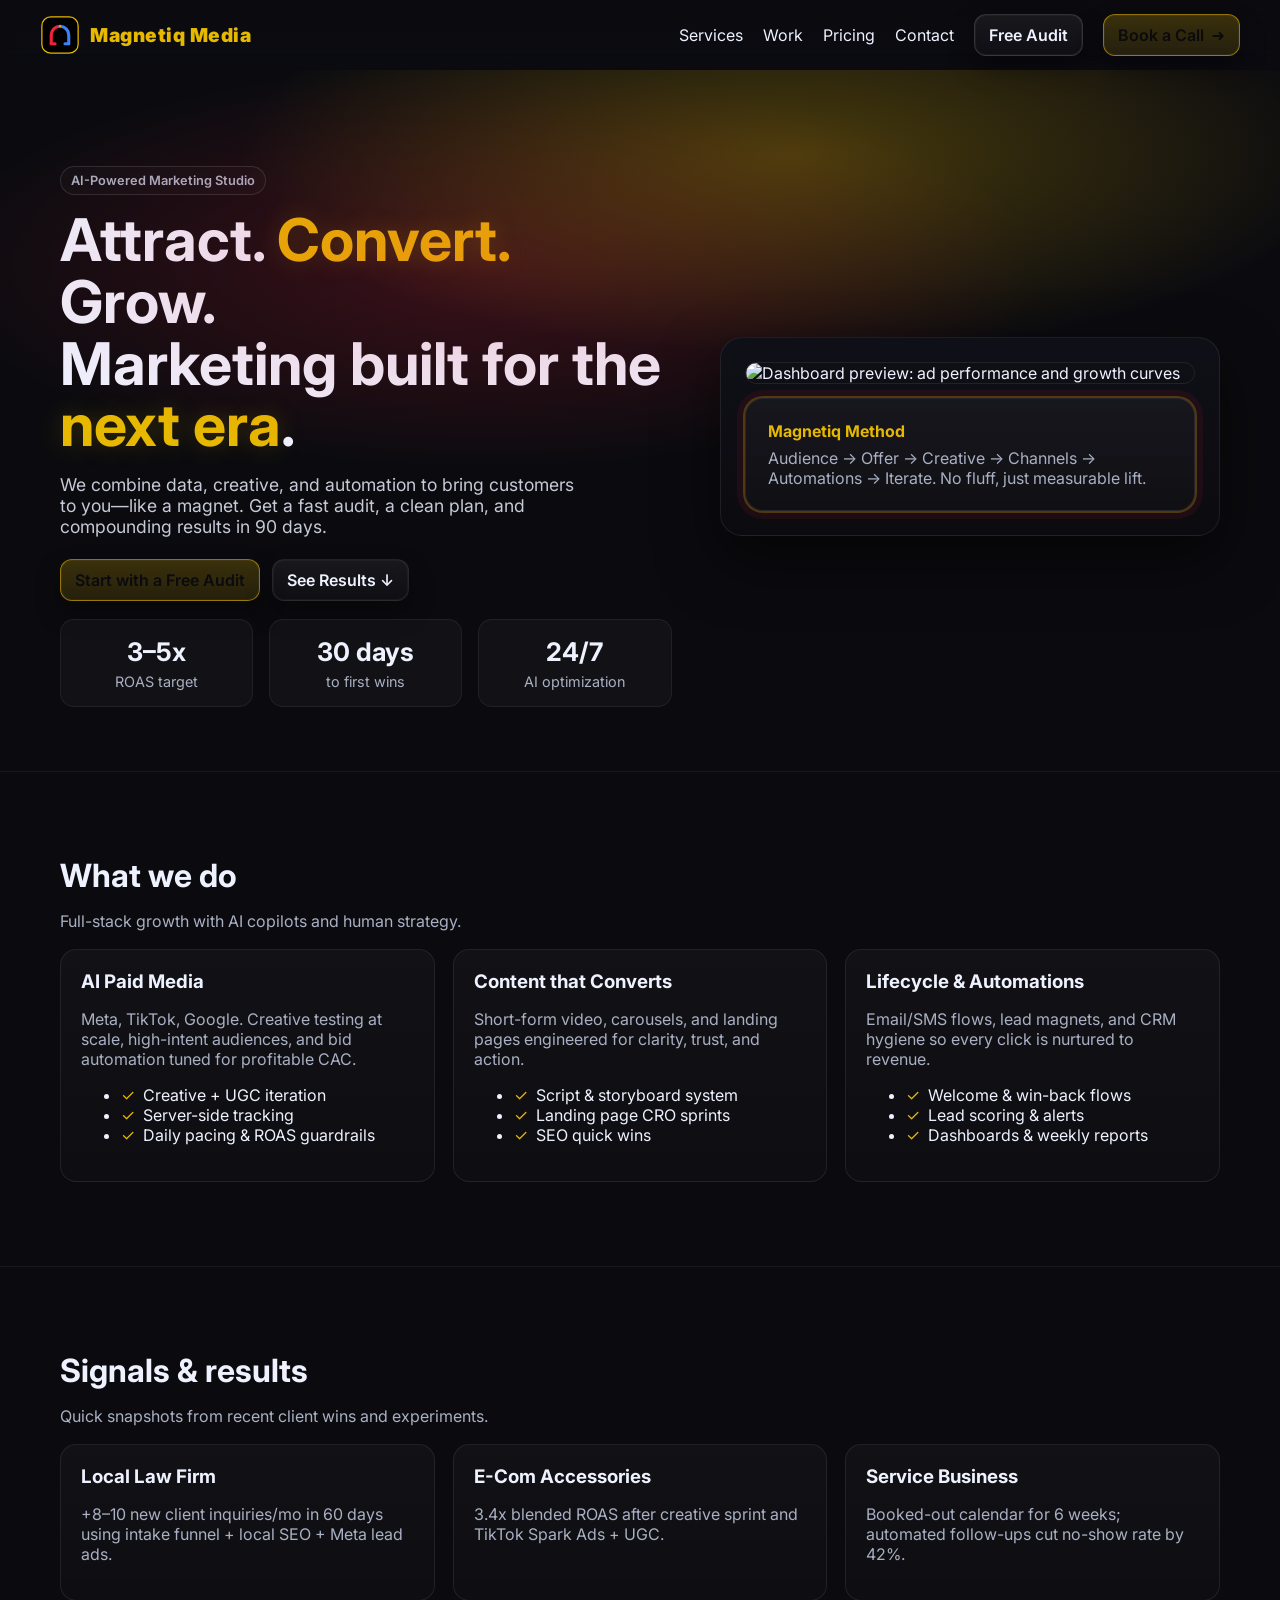
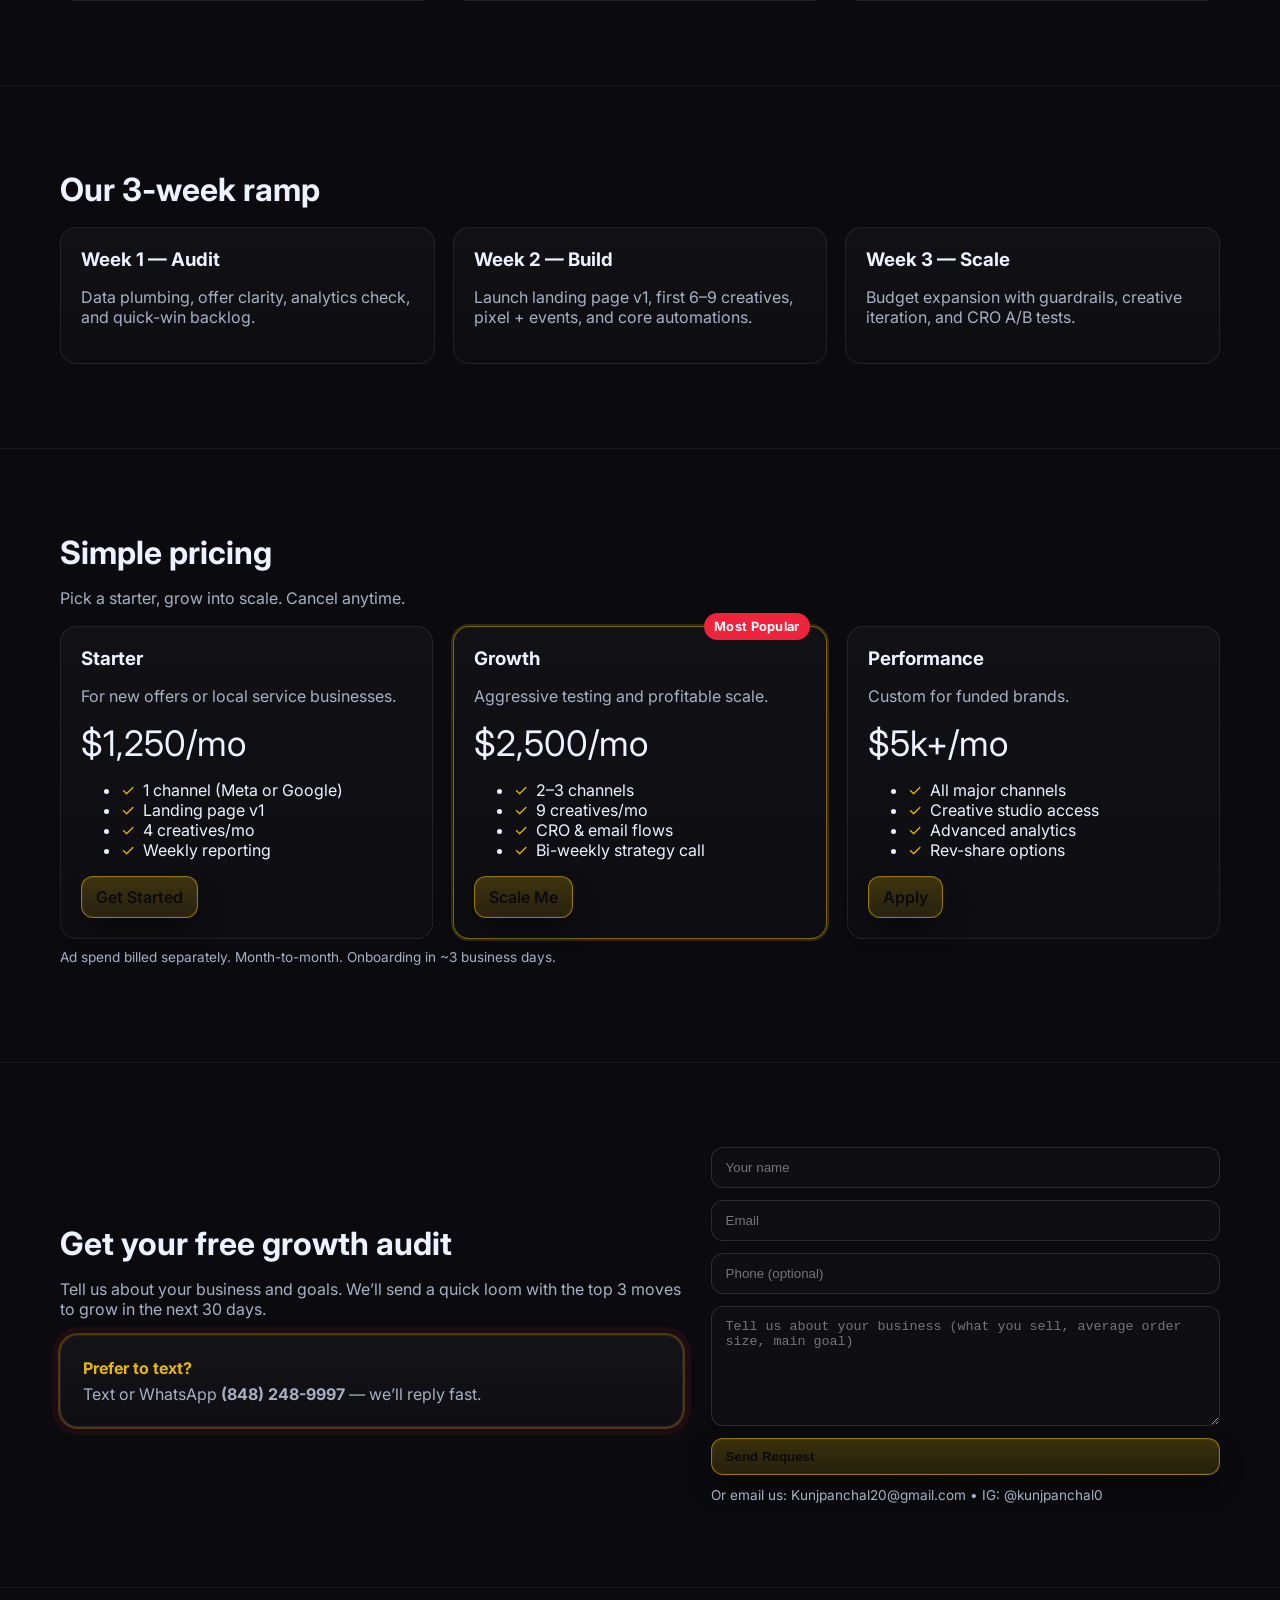
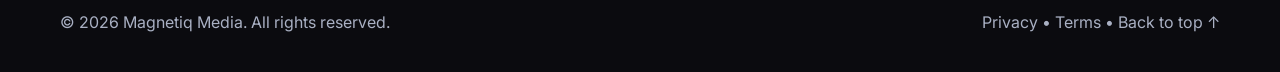
==== index.html @ 5cd5b13a "Rename magnetiq_media_one_page_site_v_1 (1).html to index.html" ====
<!DOCTYPE html>
<html lang="en">
<head>
  <meta charset="utf-8" />
  <meta name="viewport" content="width=device-width, initial-scale=1" />
  <title>Magnetiq Media — Attract. Convert. Grow.</title>
  <meta name="description" content="Magnetiq Media is an AI-powered marketing studio that helps brands attract, convert, and grow using data, content, and automation." />
  <meta name="theme-color" content="#0b0b0f" />

  <!-- Fonts -->
  <link rel="preconnect" href="https://fonts.googleapis.com">
  <link rel="preconnect" href="https://fonts.gstatic.com" crossorigin>
  <link href="https://fonts.googleapis.com/css2?family=Inter:wght@300;400;500;600;700;800;900&display=swap" rel="stylesheet">

  <style>
    :root{
      --bg:#0b0b0f; /* near-black page background */
      --card:#12121a;
      --muted:#a9b0c3;
      --text:#eef2ff;
      --gold:#e6b800; /* brand gold */
      --red:#ef233c;  /* magnet red */
      --blue:#3b82f6; /* magnet blue */
      --ring: 0 0 0 2px rgba(230,184,0,.25), 0 0 0 8px rgba(239,35,60,.08);
    }
    *{box-sizing:border-box}
    html,body{margin:0;height:100%;background:var(--bg);color:var(--text);font-family:Inter,system-ui,-apple-system,Segoe UI,Roboto,Helvetica,Arial,sans-serif;scroll-behavior:smooth}
    a{color:inherit;text-decoration:none}
    .container{max-width:1200px;margin:0 auto;padding:0 20px}
    /* --- Nav --- */
    .nav{position:sticky;top:0;z-index:50;background:linear-gradient(180deg, rgba(11,11,15,.85), rgba(11,11,15,.6) 40%, rgba(11,11,15,0));backdrop-filter:saturate(180%) blur(10px)}
    .nav-wrap{display:flex;align-items:center;justify-content:space-between;padding:14px 0}
    .logo{display:flex;align-items:center;gap:10px}
    .logo svg{display:block}
    .brand{font-weight:900;letter-spacing:.5px;font-size:1.2rem;color:var(--gold)} /* gold letters */
    .nav-links{display:flex;gap:20px;align-items:center}
    .btn{display:inline-flex;align-items:center;gap:8px;padding:10px 14px;border-radius:12px;font-weight:600;border:1px solid rgba(255,255,255,.08);background:linear-gradient(180deg, rgba(255,255,255,.06), rgba(255,255,255,.02));box-shadow:0 12px 24px rgba(0,0,0,.35), inset 0 0 0 1px rgba(255,255,255,.04)}
    .btn:hover{transform:translateY(-1px);box-shadow:0 14px 28px rgba(0,0,0,.4)}
    .btn.gold{border-color:rgba(230,184,0,.55);background:linear-gradient(180deg, rgba(230,184,0,.22), rgba(230,184,0,.12));color:#0b0b0f}
    .btn.gold span{color:#0b0b0f}
    .btn-outline{border-color:rgba(255,255,255,.14)}
    /* --- Hero --- */
    .hero{position:relative;padding:96px 0 64px;overflow:hidden}
    .glow{position:absolute;inset:-20% -10% auto;height:560px;background:radial-gradient(60% 60% at 60% 40%, rgba(230,184,0,.28), transparent 60%), radial-gradient(60% 60% at 40% 60%, rgba(239,35,60,.22), transparent 60%)}
    .hero-grid{display:grid;grid-template-columns:1.1fr .9fr;gap:48px;align-items:center}
    .eyebrow{display:inline-flex;align-items:center;gap:8px;padding:6px 10px;border:1px solid rgba(255,255,255,.12);border-radius:999px;font-weight:600;font-size:.8rem;color:var(--muted);background:rgba(255,255,255,.02)}
    h1{font-size:clamp(2rem, 4.6vw, 4rem);line-height:1.05;margin:14px 0}
    h1 strong{color:var(--gold);text-shadow:0 0 24px rgba(230,184,0,.22)}
    .lead{color:#c6c9d6;font-size:1.1rem;max-width:48ch}
    .hero-cta{display:flex;gap:12px;margin-top:22px;flex-wrap:wrap}
    .hero-card{background:linear-gradient(180deg, rgba(255,255,255,.04), rgba(255,255,255,.02));border:1px solid rgba(255,255,255,.08);padding:22px;border-radius:18px;box-shadow:var(--ring)}
    .kpi{display:grid;grid-template-columns:repeat(3,1fr);gap:16px;margin-top:18px}
    .kpi .item{background:rgba(255,255,255,.03);border:1px solid rgba(255,255,255,.06);padding:16px;border-radius:14px;text-align:center}
    .kpi .item h3{margin:0;font-size:1.6rem}
    .kpi .item p{margin:6px 0 0;color:var(--muted);font-size:.9rem}
    .device{position:relative;border-radius:22px;background:linear-gradient(180deg, #0f0f17, #0b0b0f);border:1px solid rgba(255,255,255,.08);box-shadow:0 25px 60px rgba(0,0,0,.55);padding:24px}
    .screen{border-radius:16px;overflow:hidden;border:1px solid rgba(255,255,255,.08)}
    .screen img{display:block;width:100%;height:auto}
    /* --- Sections --- */
    section{padding:84px 0;border-top:1px solid rgba(255,255,255,.06)}
    .section-title{font-size:2rem;margin:0 0 8px}
    .muted{color:var(--muted)}
    .grid-3{display:grid;grid-template-columns:repeat(3,1fr);gap:18px}
    .card{background:linear-gradient(180deg, rgba(255,255,255,.03), rgba(255,255,255,.015));border:1px solid rgba(255,255,255,.08);border-radius:16px;padding:20px}
    .card h3{margin:0 0 8px}
    .check{color:var(--gold);margin-right:8px}
    /* --- Pricing --- */
    .pricing{display:grid;grid-template-columns:repeat(3,1fr);gap:20px}
    .plan{position:relative}
    .plan .badge{position:absolute;top:-14px;right:16px;background:var(--red);color:#fff;padding:6px 10px;border-radius:999px;font-size:.8rem;font-weight:700;letter-spacing:.3px}
    .price{font-size:2.2rem;margin:10px 0}
    /* --- CTA --- */
    .cta{display:grid;grid-template-columns:1.1fr .9fr;gap:28px;align-items:center}
    form{display:grid;gap:12px}
    input, textarea{width:100%;padding:12px 14px;border-radius:12px;border:1px solid rgba(255,255,255,.12);background:rgba(255,255,255,.02);color:var(--text);outline:none}
    input:focus, textarea:focus{box-shadow:var(--ring);border-color:rgba(230,184,0,.4)}
    textarea{min-height:120px;resize:vertical}
    .tiny{font-size:.85rem;color:var(--muted)}
    /* --- Footer --- */
    footer{padding:24px 0 40px;border-top:1px solid rgba(255,255,255,.06);color:var(--muted)}

    /* Responsive */
    @media (max-width: 960px){
      .hero-grid, .cta{grid-template-columns:1fr}
    }
    @media (max-width: 840px){
      .grid-3, .pricing{grid-template-columns:1fr;gap:16px}
      .nav-links{display:none}
    }
  </style>
</head>
<body>
  <!-- NAV -->
  <header class="nav">
    <div class="container nav-wrap">
      <a href="#top" class="logo" aria-label="Magnetiq Media home">
        <!-- Black background, gold border, red & blue U-magnet icon -->
        <svg width="40" height="40" viewBox="0 0 64 64" xmlns="http://www.w3.org/2000/svg" aria-hidden="true" role="img">
          <title>Magnetiq Media logo</title>
          <!-- black tile with gold stroke -->
          <rect x="3" y="3" width="58" height="58" rx="14" fill="#000" stroke="var(--gold)" stroke-width="2"/>
          <!-- U-magnet split into red (left) and blue (right) -->
          <path d="M32 18 A14 14 0 0 0 18 32 V46" fill="none" stroke="var(--red)" stroke-width="5" stroke-linecap="round" stroke-linejoin="round"/>
          <path d="M32 18 A14 14 0 0 1 46 32 V46" fill="none" stroke="var(--blue)" stroke-width="5" stroke-linecap="round" stroke-linejoin="round"/>
          <!-- end caps -->
          <line x1="18" y1="46" x2="24" y2="46" stroke="var(--red)" stroke-width="5" stroke-linecap="round"/>
          <line x1="40" y1="46" x2="46" y2="46" stroke="var(--blue)" stroke-width="5" stroke-linecap="round"/>
          <!-- subtle gold spark at the top -->
          <circle cx="32" cy="18" r="1.6" fill="var(--gold)"/>
        </svg>
        <div class="brand">Magnetiq Media</div>
      </a>
      <nav class="nav-links">
        <a href="#services">Services</a>
        <a href="#work">Work</a>
        <a href="#pricing">Pricing</a>
        <a href="#contact">Contact</a>
        <a class="btn btn-outline" href="#contact">Free Audit</a>
        <a class="btn gold" href="#contact"><span>Book a Call</span> ➜</a>
      </nav>
    </div>
  </header>

  <!-- HERO -->
  <main id="top" class="hero">
    <div class="glow" aria-hidden="true"></div>
    <div class="container hero-grid">
      <div>
        <div class="eyebrow">AI-Powered Marketing Studio</div>
        <h1>Attract. <strong>Convert.</strong> Grow.<br/>Marketing built for the <strong>next era</strong>.</h1>
        <p class="lead">We combine data, creative, and automation to bring customers to you—like a magnet. Get a fast audit, a clean plan, and compounding results in 90 days.</p>
        <div class="hero-cta">
          <a class="btn gold" href="#contact">Start with a Free Audit</a>
          <a class="btn" href="#work">See Results ↓</a>
        </div>
        <div class="kpi">
          <div class="item"><h3>3–5x</h3><p>ROAS target</p></div>
          <div class="item"><h3>30 days</h3><p>to first wins</p></div>
          <div class="item"><h3>24/7</h3><p>AI optimization</p></div>
        </div>
      </div>
      <div>
        <div class="device">
          <div class="screen">
            <img alt="Dashboard preview: ad performance and growth curves" src="https://images.unsplash.com/photo-1551281044-8b39e76b3bd3?q=80&w=1600&auto=format&fit=crop"/>
          </div>
          <div class="hero-card" style="margin-top:14px">
            <strong style="color:var(--gold)">Magnetiq Method</strong>
            <p class="muted" style="margin:.4rem 0 0">Audience → Offer → Creative → Channels → Automations → Iterate. No fluff, just measurable lift.</p>
          </div>
        </div>
      </div>
    </div>
  </main>

  <!-- SERVICES -->
  <section id="services">
    <div class="container">
      <h2 class="section-title">What we do</h2>
      <p class="muted">Full-stack growth with AI copilots and human strategy.</p>
      <div class="grid-3" style="margin-top:18px">
        <div class="card">
          <h3>AI Paid Media</h3>
          <p class="muted">Meta, TikTok, Google. Creative testing at scale, high-intent audiences, and bid automation tuned for profitable CAC.</p>
          <ul>
            <li><span class="check">✓</span>Creative + UGC iteration</li>
            <li><span class="check">✓</span>Server-side tracking</li>
            <li><span class="check">✓</span>Daily pacing & ROAS guardrails</li>
          </ul>
        </div>
        <div class="card">
          <h3>Content that Converts</h3>
          <p class="muted">Short-form video, carousels, and landing pages engineered for clarity, trust, and action.</p>
          <ul>
            <li><span class="check">✓</span>Script & storyboard system</li>
            <li><span class="check">✓</span>Landing page CRO sprints</li>
            <li><span class="check">✓</span>SEO quick wins</li>
          </ul>
        </div>
        <div class="card">
          <h3>Lifecycle & Automations</h3>
          <p class="muted">Email/SMS flows, lead magnets, and CRM hygiene so every click is nurtured to revenue.</p>
          <ul>
            <li><span class="check">✓</span>Welcome & win-back flows</li>
            <li><span class="check">✓</span>Lead scoring & alerts</li>
            <li><span class="check">✓</span>Dashboards & weekly reports</li>
          </ul>
        </div>
      </div>
    </div>
  </section>

  <!-- WORK / SOCIAL PROOF -->
  <section id="work">
    <div class="container">
      <h2 class="section-title">Signals & results</h2>
      <p class="muted">Quick snapshots from recent client wins and experiments.</p>
      <div class="grid-3" style="margin-top:18px">
        <div class="card">
          <h3>Local Law Firm</h3>
          <p class="muted">+8–10 new client inquiries/mo in 60 days using intake funnel + local SEO + Meta lead ads.</p>
        </div>
        <div class="card">
          <h3>E-Com Accessories</h3>
          <p class="muted">3.4x blended ROAS after creative sprint and TikTok Spark Ads + UGC.</p>
        </div>
        <div class="card">
          <h3>Service Business</h3>
          <p class="muted">Booked-out calendar for 6 weeks; automated follow-ups cut no-show rate by 42%.</p>
        </div>
      </div>
    </div>
  </section>

  <!-- PROCESS -->
  <section id="process">
    <div class="container">
      <h2 class="section-title">Our 3-week ramp</h2>
      <div class="grid-3" style="margin-top:18px">
        <div class="card">
          <h3>Week 1 — Audit</h3>
          <p class="muted">Data plumbing, offer clarity, analytics check, and quick-win backlog.</p>
        </div>
        <div class="card">
          <h3>Week 2 — Build</h3>
          <p class="muted">Launch landing page v1, first 6–9 creatives, pixel + events, and core automations.</p>
        </div>
        <div class="card">
          <h3>Week 3 — Scale</h3>
          <p class="muted">Budget expansion with guardrails, creative iteration, and CRO A/B tests.</p>
        </div>
      </div>
    </div>
  </section>

  <!-- PRICING -->
  <section id="pricing">
    <div class="container">
      <h2 class="section-title">Simple pricing</h2>
      <p class="muted">Pick a starter, grow into scale. Cancel anytime.</p>
      <div class="pricing" style="margin-top:18px">
        <div class="card plan">
          <h3>Starter</h3>
          <p class="muted">For new offers or local service businesses.</p>
          <div class="price">$1,250/mo</div>
          <ul>
            <li><span class="check">✓</span>1 channel (Meta or Google)</li>
            <li><span class="check">✓</span>Landing page v1</li>
            <li><span class="check">✓</span>4 creatives/mo</li>
            <li><span class="check">✓</span>Weekly reporting</li>
          </ul>
          <a class="btn gold" href="#contact">Get Started</a>
        </div>
        <div class="card plan" style="border-color:rgba(230,184,0,.5);box-shadow:0 0 0 2px rgba(230,184,0,.18)">
          <div class="badge">Most Popular</div>
          <h3>Growth</h3>
          <p class="muted">Aggressive testing and profitable scale.</p>
          <div class="price">$2,500/mo</div>
          <ul>
            <li><span class="check">✓</span>2–3 channels</li>
            <li><span class="check">✓</span>9 creatives/mo</li>
            <li><span class="check">✓</span>CRO & email flows</li>
            <li><span class="check">✓</span>Bi-weekly strategy call</li>
          </ul>
          <a class="btn gold" href="#contact">Scale Me</a>
        </div>
        <div class="card plan">
          <h3>Performance</h3>
          <p class="muted">Custom for funded brands.</p>
          <div class="price">$5k+/mo</div>
          <ul>
            <li><span class="check">✓</span>All major channels</li>
            <li><span class="check">✓</span>Creative studio access</li>
            <li><span class="check">✓</span>Advanced analytics</li>
            <li><span class="check">✓</span>Rev-share options</li>
          </ul>
          <a class="btn gold" href="#contact">Apply</a>
        </div>
      </div>
      <p class="tiny" style="margin-top:10px">Ad spend billed separately. Month-to-month. Onboarding in ~3 business days.</p>
    </div>
  </section>

  <!-- CTA / CONTACT -->
  <section id="contact">
    <div class="container cta">
      <div>
        <h2 class="section-title">Get your free growth audit</h2>
        <p class="muted">Tell us about your business and goals. We’ll send a quick loom with the top 3 moves to grow in the next 30 days.</p>
        <div class="hero-card" style="margin-top:14px">
          <strong style="color:var(--gold)">Prefer to text?</strong>
          <p class="muted" style="margin:.4rem 0 0">Text or WhatsApp <strong>(848) 248-9997</strong> — we’ll reply fast.</p>
        </div>
      </div>
      <div>
        <form id="contactForm">
          <input type="text" name="name" placeholder="Your name" required>
          <input type="email" name="email" placeholder="Email" required>
          <input type="tel" name="phone" placeholder="Phone (optional)">
          <textarea name="about" placeholder="Tell us about your business (what you sell, average order size, main goal)" required></textarea>
          <button class="btn gold" type="submit">Send Request</button>
          <div class="tiny">Or email us: <a href="mailto:Kunjpanchal20@gmail.com">Kunjpanchal20@gmail.com</a> • IG: <a href="https://instagram.com/kunjpanchal0" target="_blank" rel="noopener">@kunjpanchal0</a></div>
        </form>
      </div>
    </div>
  </section>

  <footer>
    <div class="container" style="display:flex;justify-content:space-between;gap:16px;flex-wrap:wrap">
      <div>© <span id="year"></span> Magnetiq Media. All rights reserved.</div>
      <div>Privacy • Terms • <a href="#top">Back to top ↑</a></div>
    </div>
  </footer>

  <script>
    // Dynamic year
    document.getElementById('year').textContent = new Date().getFullYear();

    // Contact form → prefill email draft
    const form = document.getElementById('contactForm');
    if(form){
      form.addEventListener('submit', function(e){
        e.preventDefault();
        const data = Object.fromEntries(new FormData(e.target).entries());
        const subject = encodeURIComponent('Free Growth Audit — Magnetiq Media');
        const body = encodeURIComponent(`Name: ${data.name}
Email: ${data.email}
Phone: ${data.phone || '-'}

About: ${data.about}

Source: magnetiqmedia.site`);
        window.location.href = `mailto:Kunjpanchal20@gmail.com?subject=${subject}&body=${body}`;
      });
    }
  </script>
</body>
</html>
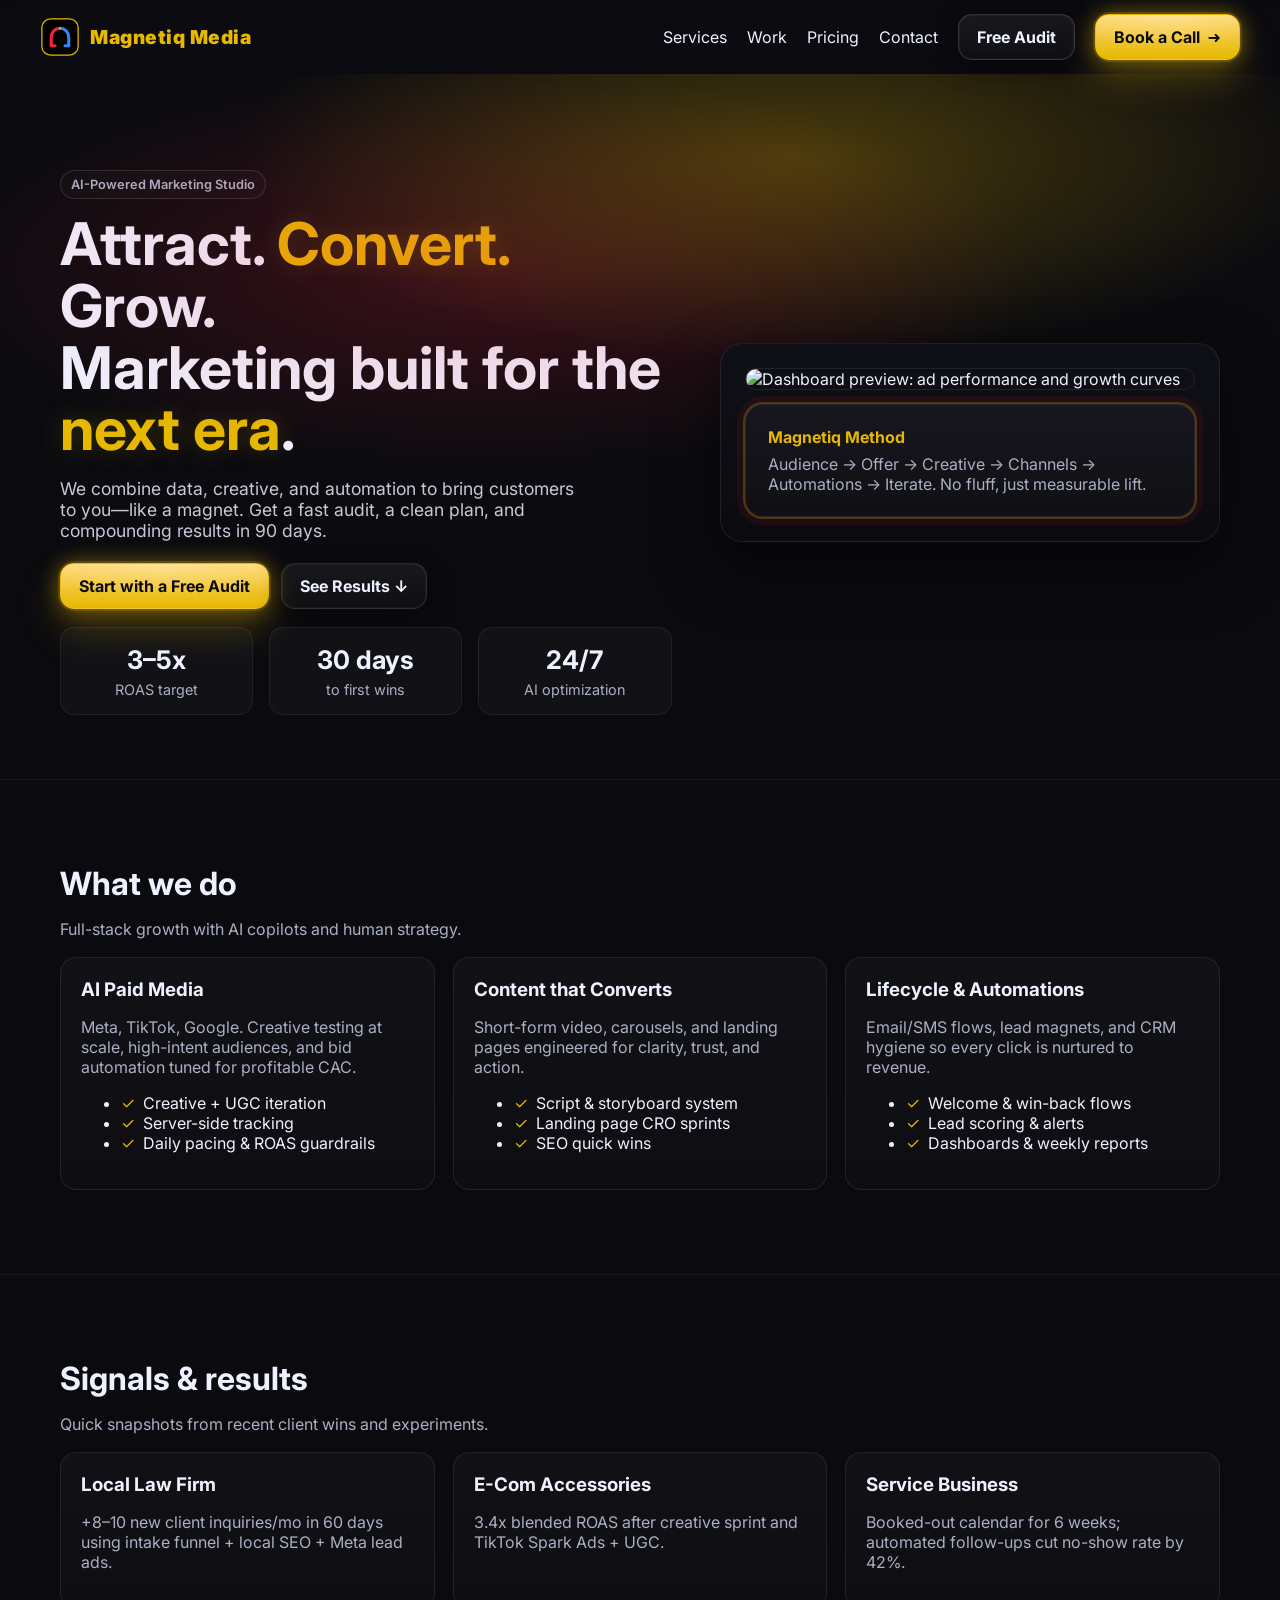
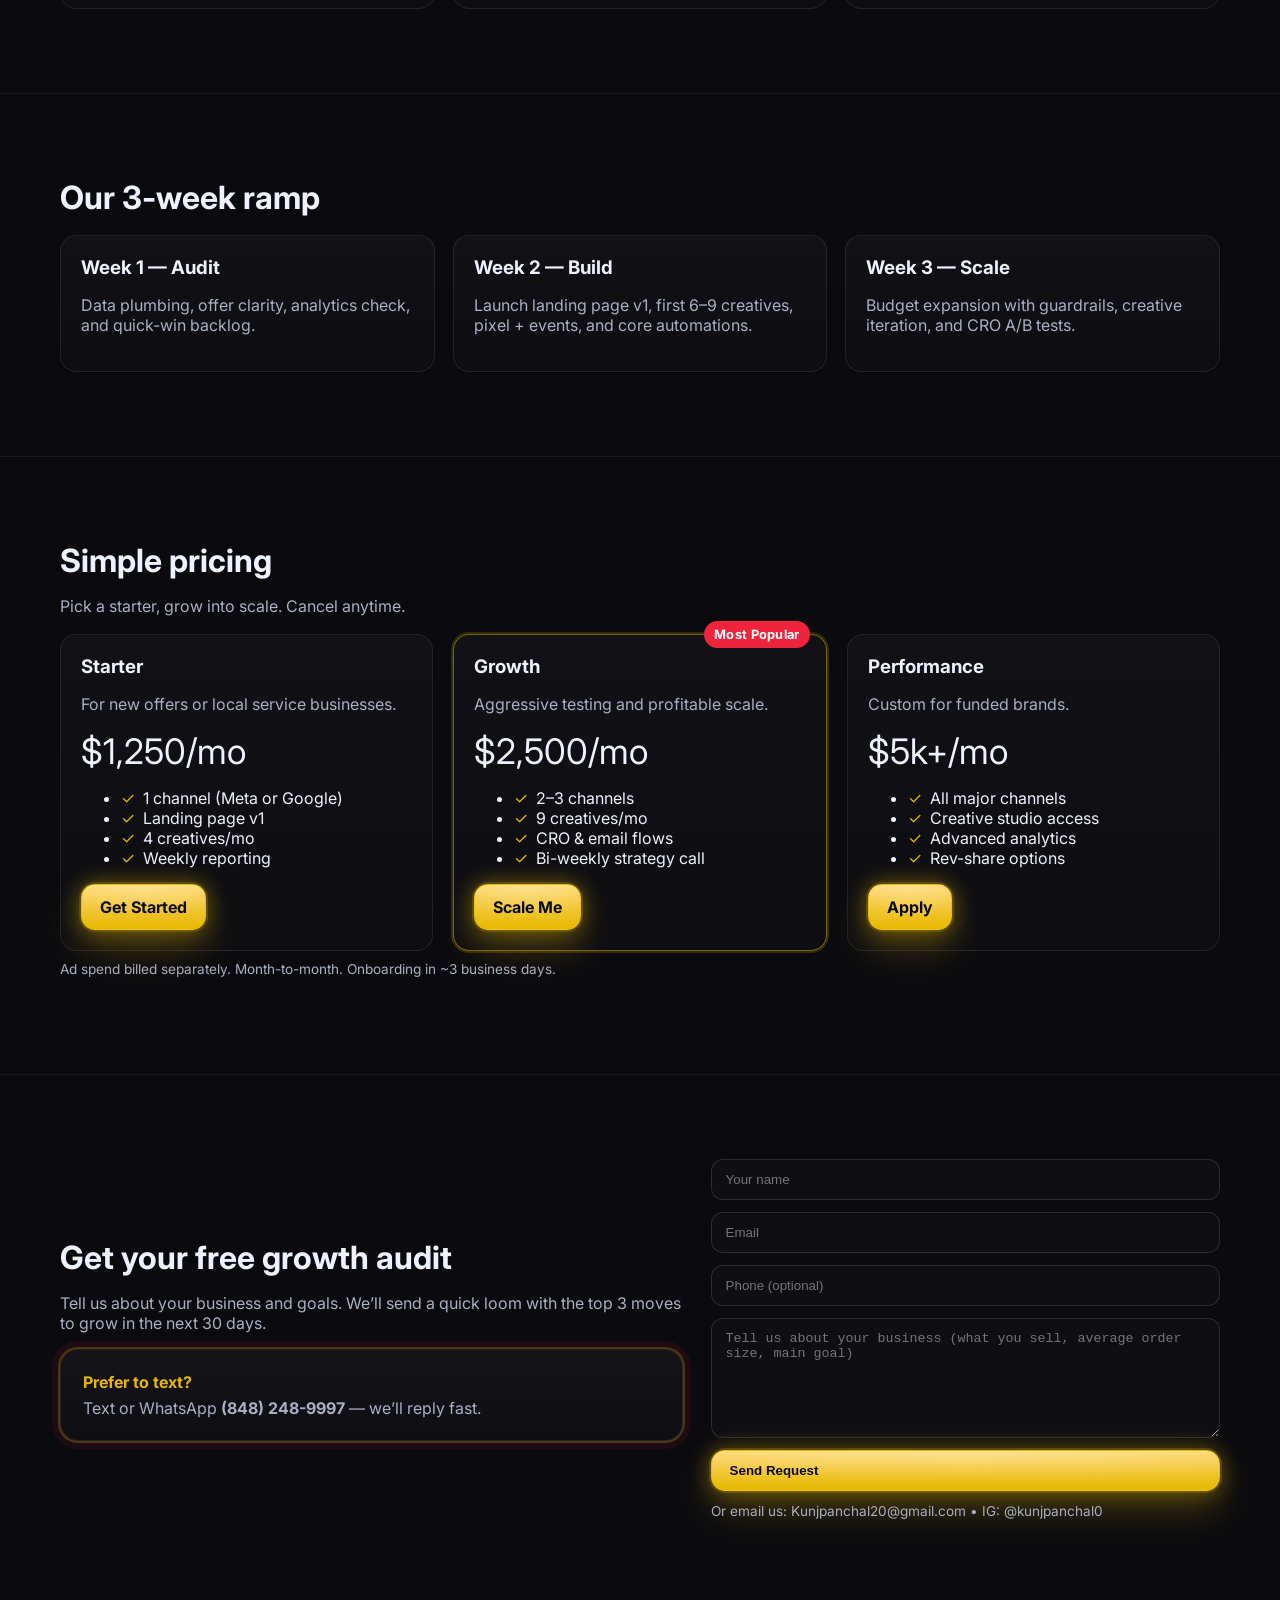
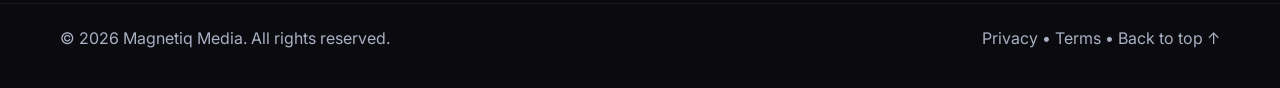
==== commit a428778b: "Update index.html" ====
--- a/index.html
+++ b/index.html
@@ -34,12 +34,36 @@
     .logo svg{display:block}
     .brand{font-weight:900;letter-spacing:.5px;font-size:1.2rem;color:var(--gold)} /* gold letters */
     .nav-links{display:flex;gap:20px;align-items:center}
-    .btn{display:inline-flex;align-items:center;gap:8px;padding:10px 14px;border-radius:12px;font-weight:600;border:1px solid rgba(255,255,255,.08);background:linear-gradient(180deg, rgba(255,255,255,.06), rgba(255,255,255,.02));box-shadow:0 12px 24px rgba(0,0,0,.35), inset 0 0 0 1px rgba(255,255,255,.04)}
-    .btn:hover{transform:translateY(-1px);box-shadow:0 14px 28px rgba(0,0,0,.4)}
-    .btn.gold{border-color:rgba(230,184,0,.55);background:linear-gradient(180deg, rgba(230,184,0,.22), rgba(230,184,0,.12));color:#0b0b0f}
-    .btn.gold span{color:#0b0b0f}
-    .btn-outline{border-color:rgba(255,255,255,.14)}
-    /* --- Hero --- */
+    .btn{
+  display:inline-flex;align-items:center;gap:8px;
+  padding:12px 18px;border-radius:14px;font-weight:700;
+  border:1px solid rgba(255,255,255,.10);
+  background:linear-gradient(180deg, rgba(255,255,255,.06), rgba(255,255,255,.02));
+  box-shadow:0 10px 24px rgba(0,0,0,.35), inset 0 0 0 1px rgba(255,255,255,.04);
+  transition:transform .18s ease, box-shadow .18s ease, filter .2s ease;
+}
+.btn.gold{
+  color:#0b0b0f;
+  border-color:rgba(230,184,0,.65);
+  background:
+    radial-gradient(120% 120% at 50% 0%, rgba(255,255,255,.24), transparent 60%),
+    linear-gradient(180deg, #ffd873, #e6b800);
+  box-shadow:
+    0 0 0 2px rgba(230,184,0,.18),
+    0 18px 38px rgba(230,184,0,.25),
+    0 0 22px rgba(230,184,0,.45);
+}
+.btn.gold:hover{
+  transform:translateY(-2px) scale(1.02);
+  filter:saturate(1.05);
+  box-shadow:
+    0 0 0 2px rgba(230,184,0,.24),
+    0 26px 60px rgba(230,184,0,.35),
+    0 0 36px rgba(230,184,0,.65);
+}
+.btn-outline{
+  border-color:rgba(255,255,255,.14)
+}
     .hero{position:relative;padding:96px 0 64px;overflow:hidden}
     .glow{position:absolute;inset:-20% -10% auto;height:560px;background:radial-gradient(60% 60% at 60% 40%, rgba(230,184,0,.28), transparent 60%), radial-gradient(60% 60% at 40% 60%, rgba(239,35,60,.22), transparent 60%)}
     .hero-grid{display:grid;grid-template-columns:1.1fr .9fr;gap:48px;align-items:center}
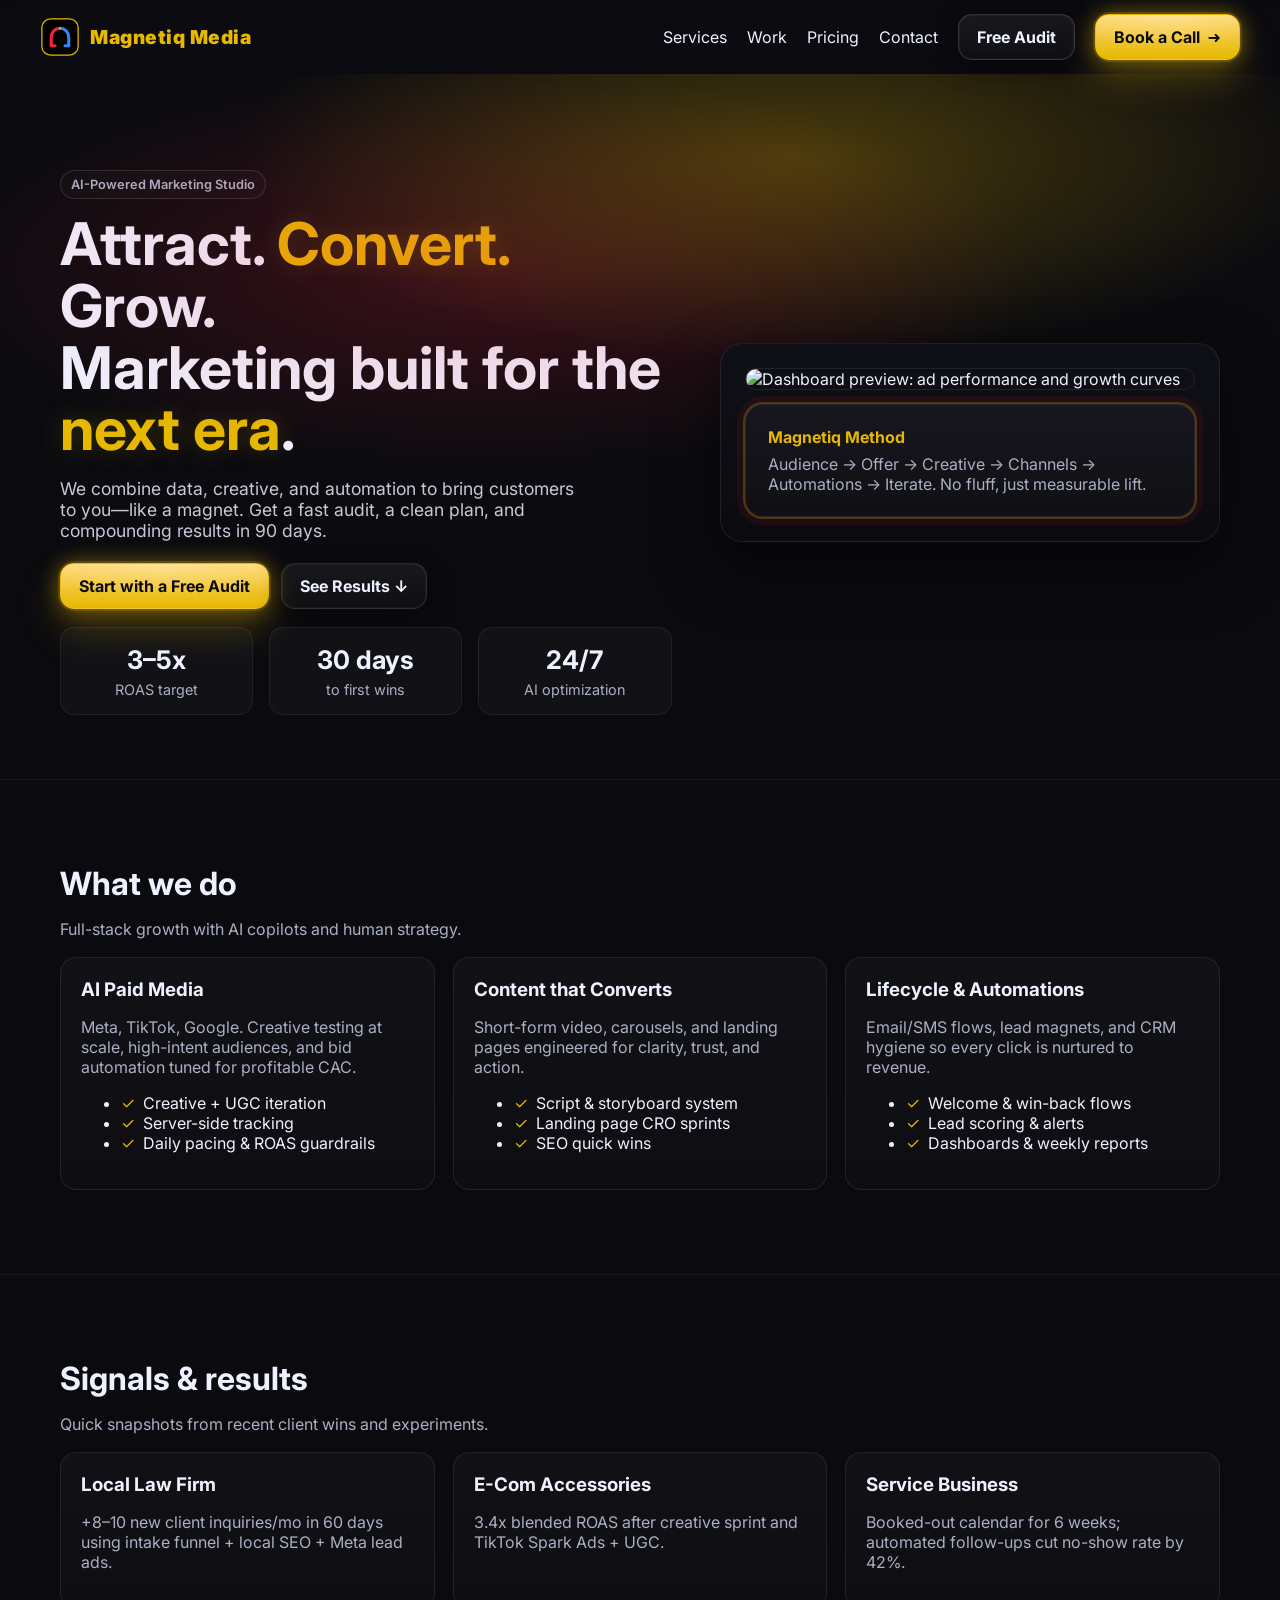
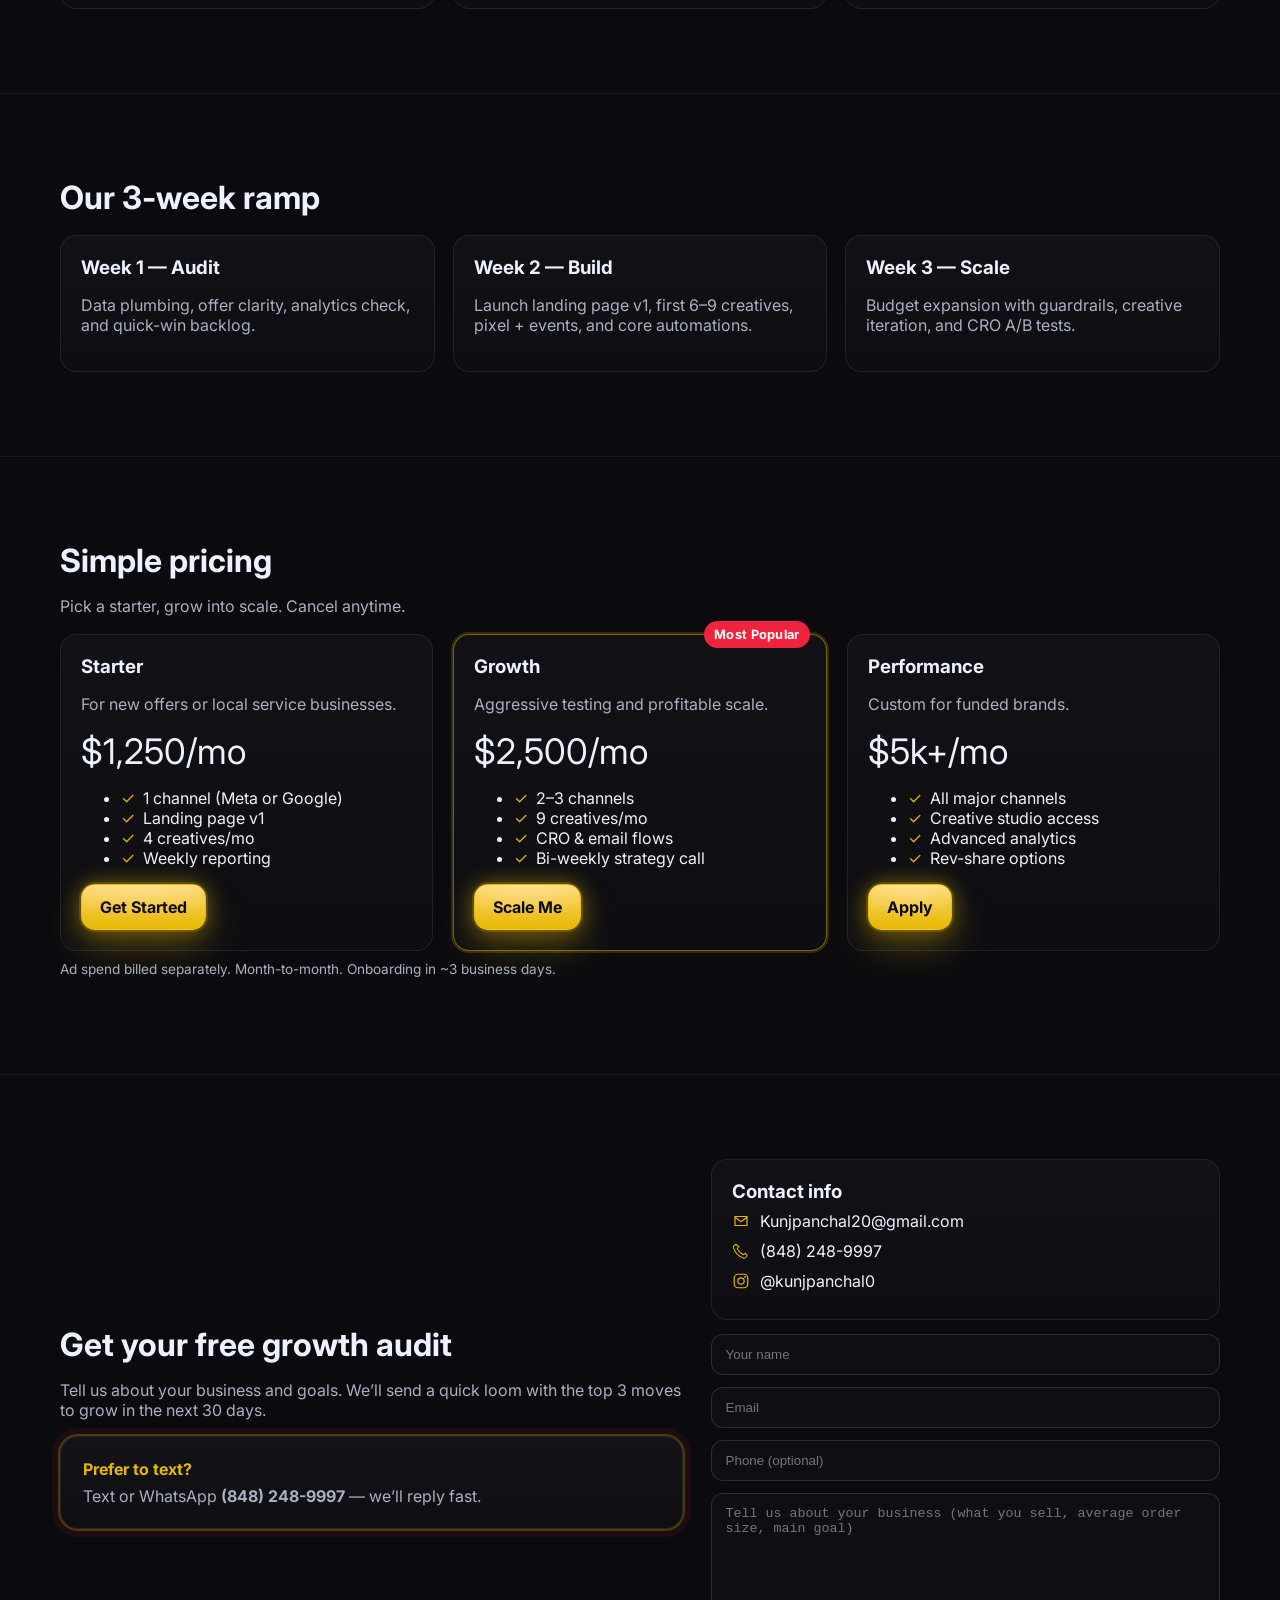
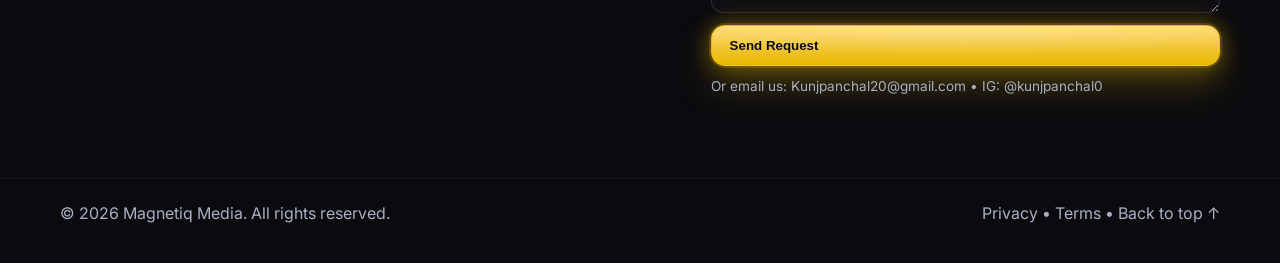
==== commit 1a3cd38a: "Update index.html" ====
--- a/index.html
+++ b/index.html
@@ -43,6 +43,25 @@
   transition:transform .18s ease, box-shadow .18s ease, filter .2s ease;
 }
 .btn.gold{
+  color:#0b0b0f;
+  border-color:rgba(230,184,0,.65);
+  background:
+    radial-gradient(120% 120% at 50% 0%, rgba(255,255,255,.24), transparent 60%),
+    linear-gradient(180deg, #ffd873, #e6b800);
+  box-shadow:
+    0 0 0 2px rgba(230,184,0,.18),
+    0 18px 38px rgba(230,184,0,.25),
+    0 0 22px rgba(230,184,0,.45);
+}
+.btn.gold:hover{
+  transform:translateY(-2px) scale(1.02);
+  filter:saturate(1.05);
+  box-shadow:
+    0 0 0 2px rgba(230,184,0,.24),
+    0 26px 60px rgba(230,184,0,.35),
+    0 0 36px rgba(230,184,0,.65);
+}
+.btn-outline{border-color:rgba(255,255,255,.14)}
   color:#0b0b0f;
   border-color:rgba(230,184,0,.65);
   background:
@@ -144,7 +163,6 @@
       </nav>
     </div>
   </header>
-
   <!-- HERO -->
   <main id="top" class="hero">
     <div class="glow" aria-hidden="true"></div>
@@ -317,6 +335,23 @@
         </div>
       </div>
       <div>
+       <div class="card" style="margin-bottom:14px">
+  <h3 style="margin:0 0 6px">Contact info</h3>
+  <ul style="list-style:none;padding:0;margin:8px 0;display:grid;gap:10px">
+    <li style="display:flex;align-items:center;gap:10px">
+      <svg width="18" height="18" viewBox="0 0 24 24" fill="none"><path d="M4 6h16v12H4z" stroke="var(--gold)" stroke-width="1.6"/><path d="M4 7l8 6 8-6" stroke="var(--gold)" stroke-width="1.6"/></svg>
+      <a href="mailto:Kunjpanchal20@gmail.com">Kunjpanchal20@gmail.com</a>
+    </li>
+    <li style="display:flex;align-items:center;gap:10px">
+      <svg width="18" height="18" viewBox="0 0 24 24" fill="none"><path d="M6 4l3 2-2 3c1.8 3.4 4.6 6.2 8 8l3-2 2 3-2 3c-.6.6-1.5.9-2.3.6-6.4-2.2-11.6-7.4-13.8-13.8C1.6 6.5 1.9 5.6 2.5 5l3-2z" stroke="var(--gold)" stroke-width="1.4"/></svg>
+      <a href="tel:+18482489997">(848) 248-9997</a>
+    </li>
+    <li style="display:flex;align-items:center;gap:10px">
+      <svg width="18" height="18" viewBox="0 0 24 24" fill="none"><rect x="3" y="3" width="18" height="18" rx="5" stroke="var(--gold)" stroke-width="1.6"/><circle cx="12" cy="12" r="4.2" stroke="var(--gold)" stroke-width="1.6"/><circle cx="17.5" cy="6.5" r="1.2" fill="var(--gold)"/></svg>
+      <a href="https://instagram.com/kunjpanchal0" target="_blank" rel="noopener">@kunjpanchal0</a>
+    </li>
+  </ul>
+</div>
         <form id="contactForm">
           <input type="text" name="name" placeholder="Your name" required>
           <input type="email" name="email" placeholder="Email" required>
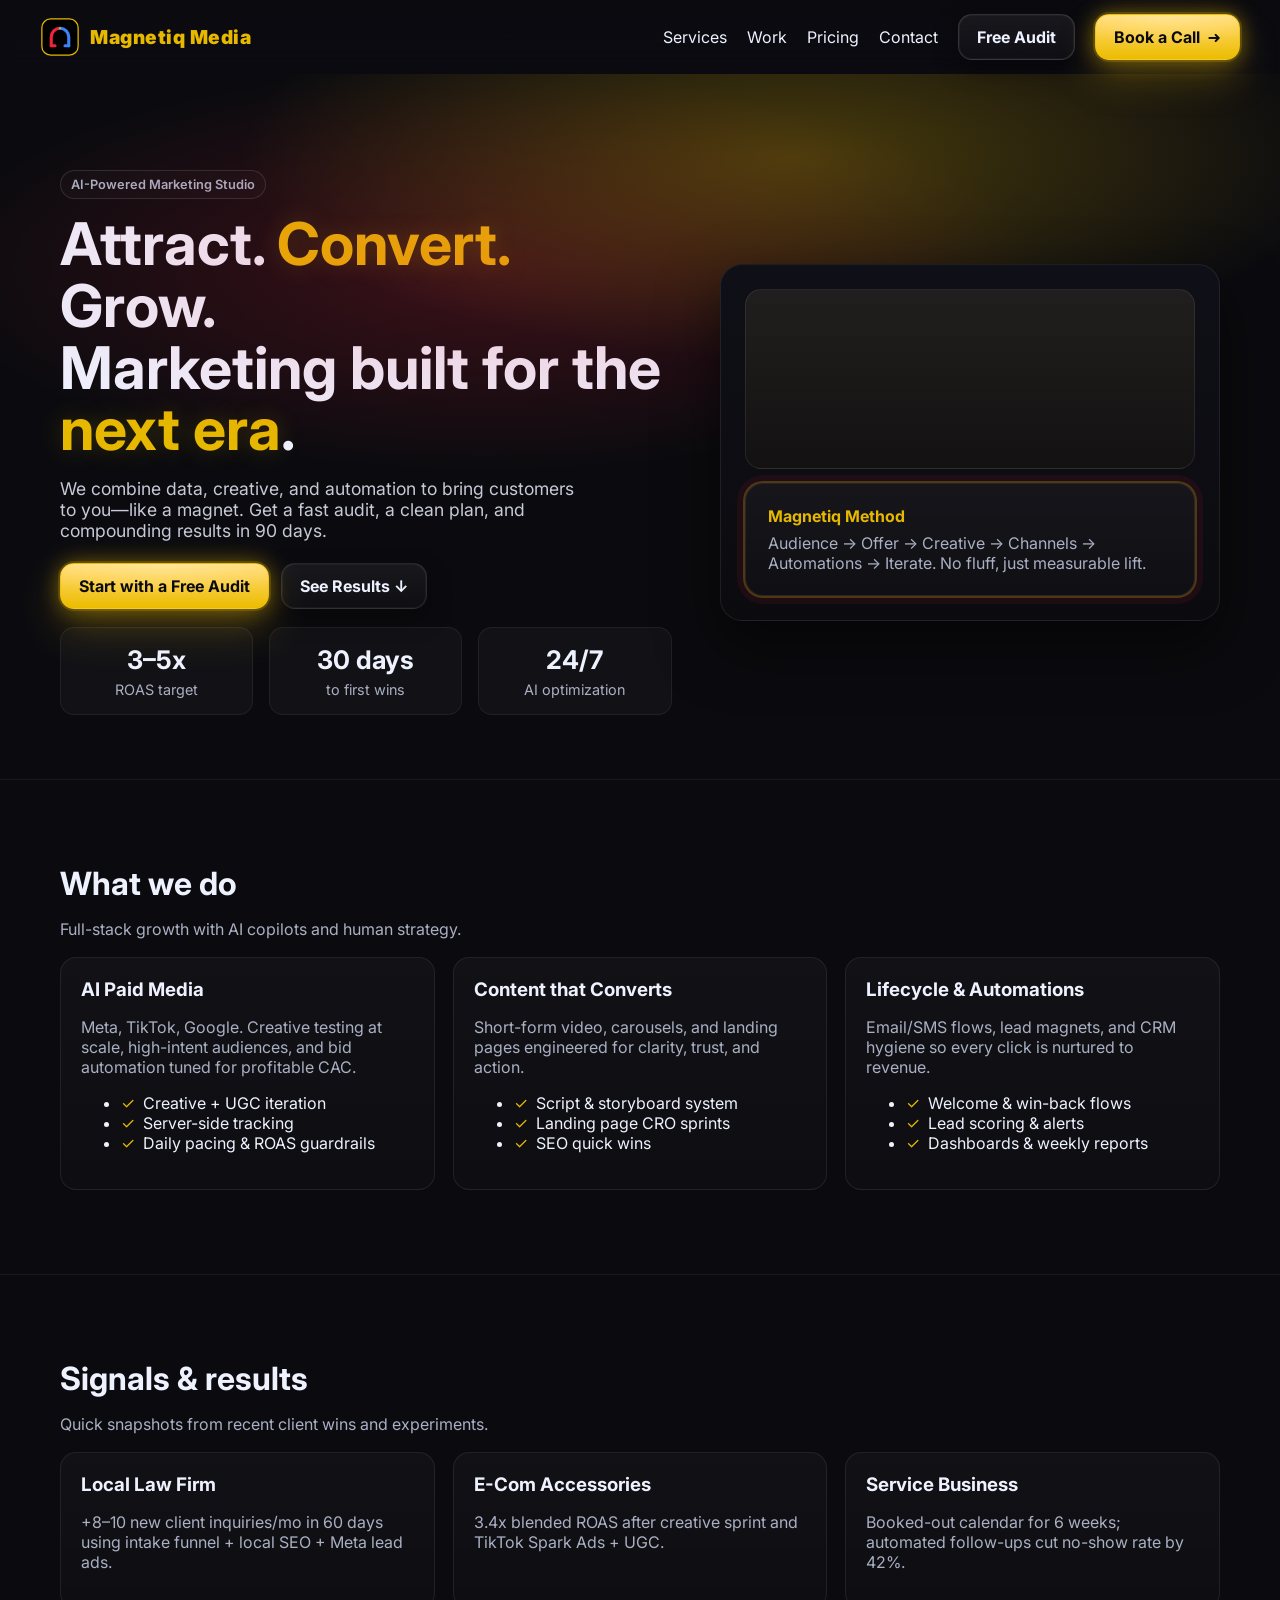
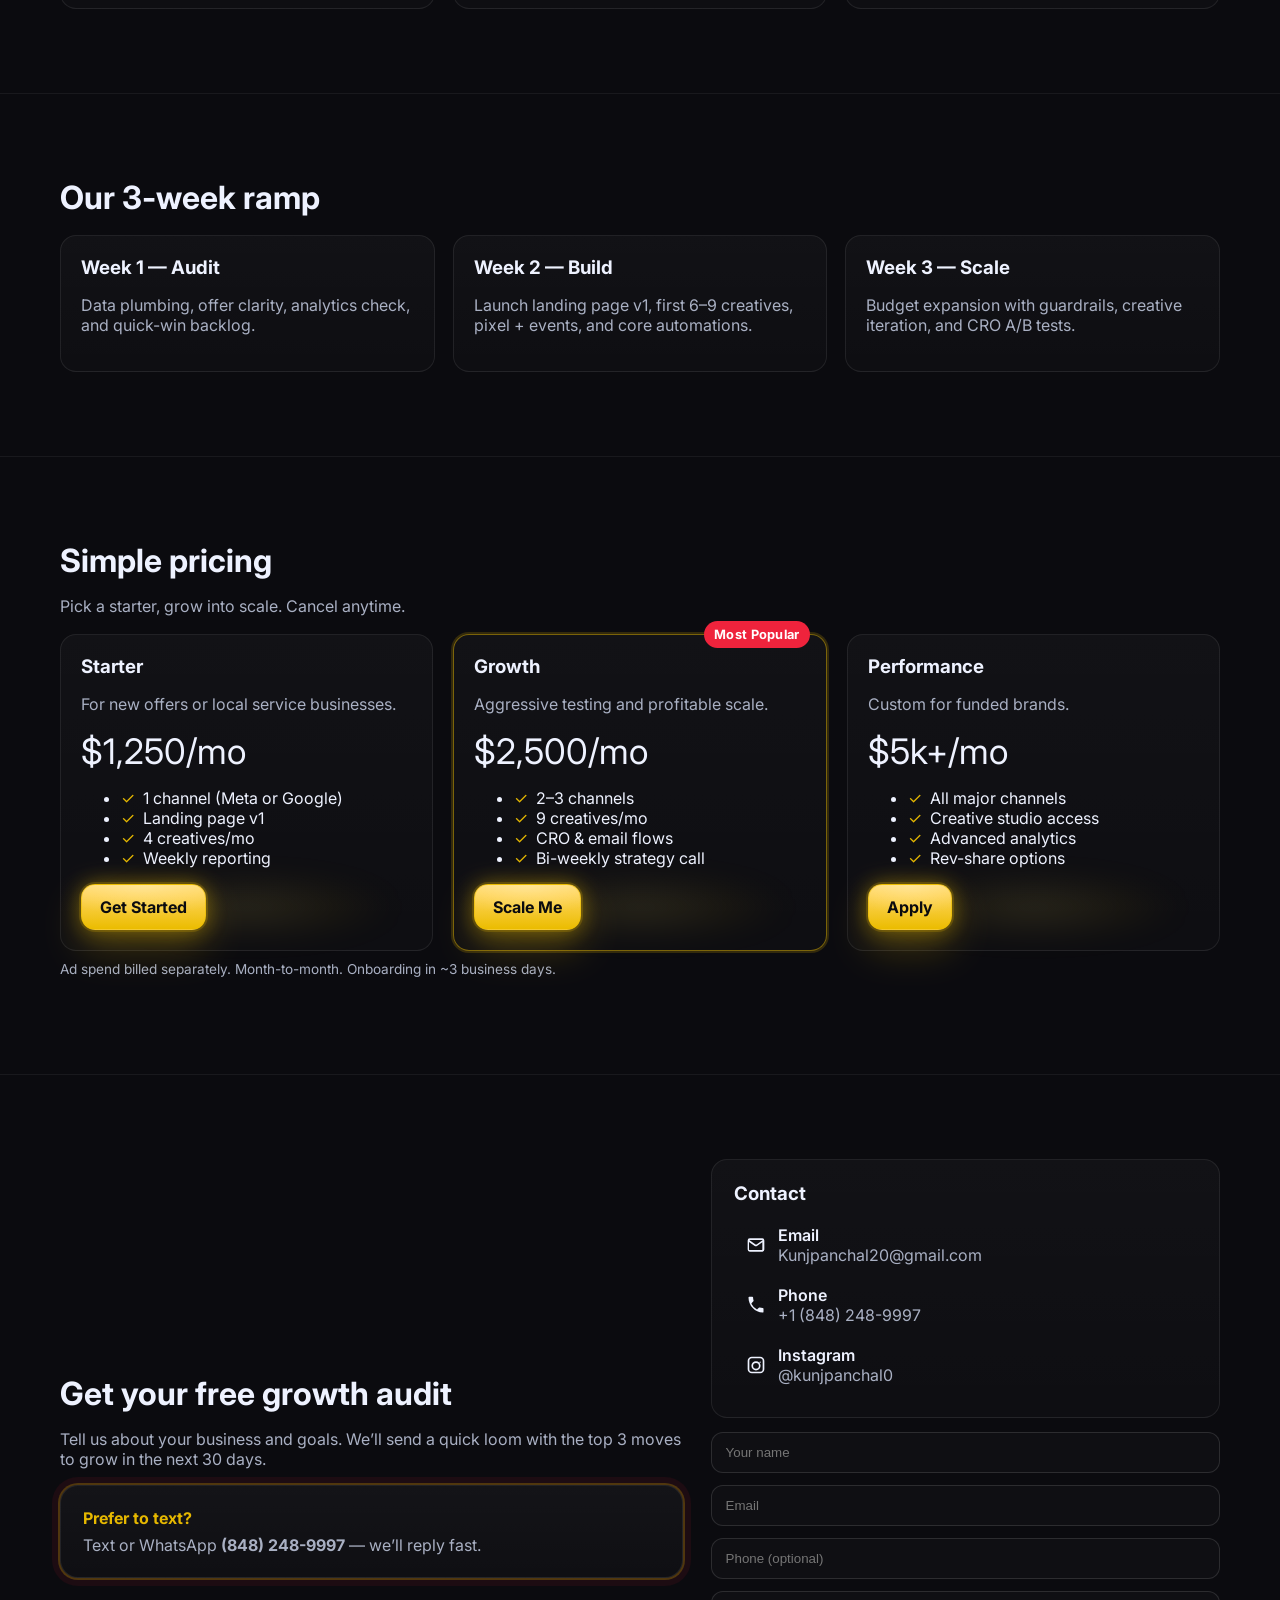
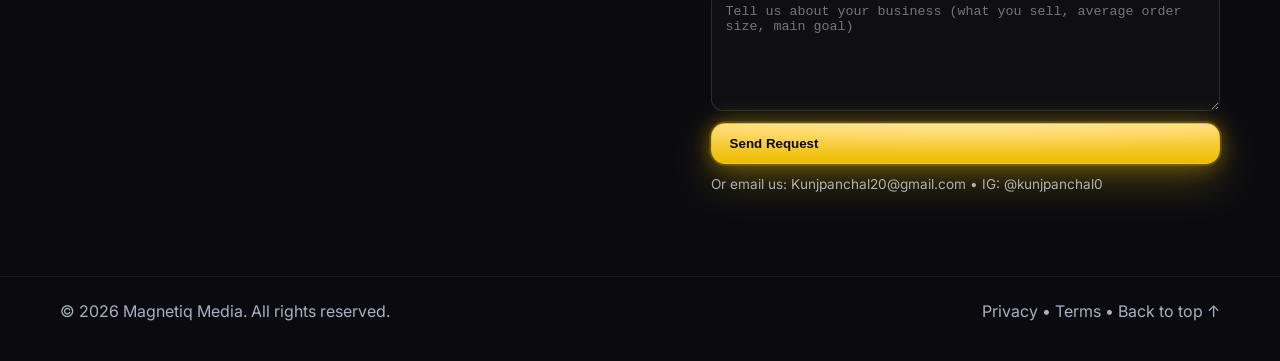
==== commit 041f11d5: "Update index.html" ====
--- a/index.html
+++ b/index.html
@@ -27,6 +27,7 @@
     html,body{margin:0;height:100%;background:var(--bg);color:var(--text);font-family:Inter,system-ui,-apple-system,Segoe UI,Roboto,Helvetica,Arial,sans-serif;scroll-behavior:smooth}
     a{color:inherit;text-decoration:none}
     .container{max-width:1200px;margin:0 auto;padding:0 20px}
+
     /* --- Nav --- */
     .nav{position:sticky;top:0;z-index:50;background:linear-gradient(180deg, rgba(11,11,15,.85), rgba(11,11,15,.6) 40%, rgba(11,11,15,0));backdrop-filter:saturate(180%) blur(10px)}
     .nav-wrap{display:flex;align-items:center;justify-content:space-between;padding:14px 0}
@@ -34,55 +35,51 @@
     .logo svg{display:block}
     .brand{font-weight:900;letter-spacing:.5px;font-size:1.2rem;color:var(--gold)} /* gold letters */
     .nav-links{display:flex;gap:20px;align-items:center}
+
+    /* --- Buttons --- */
     .btn{
-  display:inline-flex;align-items:center;gap:8px;
-  padding:12px 18px;border-radius:14px;font-weight:700;
-  border:1px solid rgba(255,255,255,.10);
-  background:linear-gradient(180deg, rgba(255,255,255,.06), rgba(255,255,255,.02));
-  box-shadow:0 10px 24px rgba(0,0,0,.35), inset 0 0 0 1px rgba(255,255,255,.04);
-  transition:transform .18s ease, box-shadow .18s ease, filter .2s ease;
-}
-.btn.gold{
-  color:#0b0b0f;
-  border-color:rgba(230,184,0,.65);
-  background:
-    radial-gradient(120% 120% at 50% 0%, rgba(255,255,255,.24), transparent 60%),
-    linear-gradient(180deg, #ffd873, #e6b800);
-  box-shadow:
-    0 0 0 2px rgba(230,184,0,.18),
-    0 18px 38px rgba(230,184,0,.25),
-    0 0 22px rgba(230,184,0,.45);
-}
-.btn.gold:hover{
-  transform:translateY(-2px) scale(1.02);
-  filter:saturate(1.05);
-  box-shadow:
-    0 0 0 2px rgba(230,184,0,.24),
-    0 26px 60px rgba(230,184,0,.35),
-    0 0 36px rgba(230,184,0,.65);
-}
-.btn-outline{border-color:rgba(255,255,255,.14)}
-  color:#0b0b0f;
-  border-color:rgba(230,184,0,.65);
-  background:
-    radial-gradient(120% 120% at 50% 0%, rgba(255,255,255,.24), transparent 60%),
-    linear-gradient(180deg, #ffd873, #e6b800);
-  box-shadow:
-    0 0 0 2px rgba(230,184,0,.18),
-    0 18px 38px rgba(230,184,0,.25),
-    0 0 22px rgba(230,184,0,.45);
-}
-.btn.gold:hover{
-  transform:translateY(-2px) scale(1.02);
-  filter:saturate(1.05);
-  box-shadow:
-    0 0 0 2px rgba(230,184,0,.24),
-    0 26px 60px rgba(230,184,0,.35),
-    0 0 36px rgba(230,184,0,.65);
-}
-.btn-outline{
-  border-color:rgba(255,255,255,.14)
-}
+      display:inline-flex;align-items:center;gap:8px;
+      padding:12px 18px;border-radius:14px;font-weight:700;
+      border:1px solid rgba(255,255,255,.10);
+      background:linear-gradient(180deg, rgba(255,255,255,.06), rgba(255,255,255,.02));
+      box-shadow:0 10px 24px rgba(0,0,0,.35), inset 0 0 0 1px rgba(255,255,255,.04);
+      transition:transform .18s ease, box-shadow .18s ease, filter .2s ease;
+    }
+    .btn.gold{
+      color:#0b0b0f;
+      border-color:rgba(230,184,0,.65);
+      background:
+        radial-gradient(120% 120% at 50% 0%, rgba(255,255,255,.24), transparent 60%),
+        linear-gradient(180deg, #ffd873, #e6b800);
+      box-shadow:
+        0 0 0 2px rgba(230,184,0,.18),
+        0 18px 38px rgba(230,184,0,.25),
+        0 0 22px rgba(230,184,0,.45);
+      filter: brightness(1.02);
+      transition: transform .18s ease, box-shadow .18s ease, filter .18s ease;
+    }
+    .btn.gold:hover{
+      transform:translateY(-2px) scale(1.02);
+      filter:brightness(1.05) saturate(1.05);
+      box-shadow:
+        0 0 0 2px rgba(230,184,0,.24),
+        0 26px 60px rgba(230,184,0,.35),
+        0 0 36px rgba(230,184,0,.65);
+    }
+    .btn-outline{border-color:rgba(255,255,255,.14)} /* cleaned up duplicate glitch */
+
+    /* Ambient glow wrapper for groups of buttons */
+    .btn-group{
+      display:flex; flex-wrap:wrap; gap:12px; position:relative;
+    }
+    .btn-group::before{
+      content:""; position:absolute; inset:-18px;
+      background: radial-gradient(60% 60% at 50% 50%, rgba(248,226,124,.12) 0%, rgba(230,184,0,.06) 40%, transparent 70%);
+      filter: blur(14px);
+      z-index:-1; pointer-events:none;
+    }
+
+    /* --- Hero --- */
     .hero{position:relative;padding:96px 0 64px;overflow:hidden}
     .glow{position:absolute;inset:-20% -10% auto;height:560px;background:radial-gradient(60% 60% at 60% 40%, rgba(230,184,0,.28), transparent 60%), radial-gradient(60% 60% at 40% 60%, rgba(239,35,60,.22), transparent 60%)}
     .hero-grid{display:grid;grid-template-columns:1.1fr .9fr;gap:48px;align-items:center}
@@ -90,7 +87,8 @@
     h1{font-size:clamp(2rem, 4.6vw, 4rem);line-height:1.05;margin:14px 0}
     h1 strong{color:var(--gold);text-shadow:0 0 24px rgba(230,184,0,.22)}
     .lead{color:#c6c9d6;font-size:1.1rem;max-width:48ch}
-    .hero-cta{display:flex;gap:12px;margin-top:22px;flex-wrap:wrap}
+    .hero-cta{margin-top:22px}
+
     .hero-card{background:linear-gradient(180deg, rgba(255,255,255,.04), rgba(255,255,255,.02));border:1px solid rgba(255,255,255,.08);padding:22px;border-radius:18px;box-shadow:var(--ring)}
     .kpi{display:grid;grid-template-columns:repeat(3,1fr);gap:16px;margin-top:18px}
     .kpi .item{background:rgba(255,255,255,.03);border:1px solid rgba(255,255,255,.06);padding:16px;border-radius:14px;text-align:center}
@@ -98,7 +96,13 @@
     .kpi .item p{margin:6px 0 0;color:var(--muted);font-size:.9rem}
     .device{position:relative;border-radius:22px;background:linear-gradient(180deg, #0f0f17, #0b0b0f);border:1px solid rgba(255,255,255,.08);box-shadow:0 25px 60px rgba(0,0,0,.55);padding:24px}
     .screen{border-radius:16px;overflow:hidden;border:1px solid rgba(255,255,255,.08)}
-    .screen img{display:block;width:100%;height:auto}
+    /* Replaces broken hero image with a safe gradient panel */
+    .hero-media{
+      display:flex; align-items:center; justify-content:center;
+      background:linear-gradient(180deg, rgba(248,226,124,.08), rgba(230,184,0,.03));
+      min-height:180px;
+    }
+
     /* --- Sections --- */
     section{padding:84px 0;border-top:1px solid rgba(255,255,255,.06)}
     .section-title{font-size:2rem;margin:0 0 8px}
@@ -107,18 +111,21 @@
     .card{background:linear-gradient(180deg, rgba(255,255,255,.03), rgba(255,255,255,.015));border:1px solid rgba(255,255,255,.08);border-radius:16px;padding:20px}
     .card h3{margin:0 0 8px}
     .check{color:var(--gold);margin-right:8px}
+
     /* --- Pricing --- */
     .pricing{display:grid;grid-template-columns:repeat(3,1fr);gap:20px}
     .plan{position:relative}
     .plan .badge{position:absolute;top:-14px;right:16px;background:var(--red);color:#fff;padding:6px 10px;border-radius:999px;font-size:.8rem;font-weight:700;letter-spacing:.3px}
     .price{font-size:2.2rem;margin:10px 0}
-    /* --- CTA --- */
+
+    /* --- CTA / Contact --- */
     .cta{display:grid;grid-template-columns:1.1fr .9fr;gap:28px;align-items:center}
     form{display:grid;gap:12px}
     input, textarea{width:100%;padding:12px 14px;border-radius:12px;border:1px solid rgba(255,255,255,.12);background:rgba(255,255,255,.02);color:var(--text);outline:none}
     input:focus, textarea:focus{box-shadow:var(--ring);border-color:rgba(230,184,0,.4)}
     textarea{min-height:120px;resize:vertical}
     .tiny{font-size:.85rem;color:var(--muted)}
+
     /* --- Footer --- */
     footer{padding:24px 0 40px;border-top:1px solid rgba(255,255,255,.06);color:var(--muted)}
 
@@ -163,6 +170,7 @@
       </nav>
     </div>
   </header>
+
   <!-- HERO -->
   <main id="top" class="hero">
     <div class="glow" aria-hidden="true"></div>
@@ -171,21 +179,25 @@
         <div class="eyebrow">AI-Powered Marketing Studio</div>
         <h1>Attract. <strong>Convert.</strong> Grow.<br/>Marketing built for the <strong>next era</strong>.</h1>
         <p class="lead">We combine data, creative, and automation to bring customers to you—like a magnet. Get a fast audit, a clean plan, and compounding results in 90 days.</p>
+
+        <!-- Button group with ambient glow -->
         <div class="hero-cta">
-          <a class="btn gold" href="#contact">Start with a Free Audit</a>
-          <a class="btn" href="#work">See Results ↓</a>
-        </div>
+          <div class="btn-group">
+            <a class="btn gold" href="#contact">Start with a Free Audit</a>
+            <a class="btn" href="#work">See Results ↓</a>
+          </div>
+        </div>
+
         <div class="kpi">
           <div class="item"><h3>3–5x</h3><p>ROAS target</p></div>
           <div class="item"><h3>30 days</h3><p>to first wins</p></div>
           <div class="item"><h3>24/7</h3><p>AI optimization</p></div>
         </div>
       </div>
+
       <div>
         <div class="device">
-          <div class="screen">
-            <img alt="Dashboard preview: ad performance and growth curves" src="https://images.unsplash.com/photo-1551281044-8b39e76b3bd3?q=80&w=1600&auto=format&fit=crop"/>
-          </div>
+          <div class="screen hero-media"><!-- classy gradient placeholder; replace with a real image any time --></div>
           <div class="hero-card" style="margin-top:14px">
             <strong style="color:var(--gold)">Magnetiq Method</strong>
             <p class="muted" style="margin:.4rem 0 0">Audience → Offer → Creative → Channels → Automations → Iterate. No fluff, just measurable lift.</p>
@@ -291,8 +303,11 @@
             <li><span class="check">✓</span>4 creatives/mo</li>
             <li><span class="check">✓</span>Weekly reporting</li>
           </ul>
-          <a class="btn gold" href="#contact">Get Started</a>
-        </div>
+          <div class="btn-group">
+            <a class="btn gold" href="#contact">Get Started</a>
+          </div>
+        </div>
+
         <div class="card plan" style="border-color:rgba(230,184,0,.5);box-shadow:0 0 0 2px rgba(230,184,0,.18)">
           <div class="badge">Most Popular</div>
           <h3>Growth</h3>
@@ -304,8 +319,11 @@
             <li><span class="check">✓</span>CRO & email flows</li>
             <li><span class="check">✓</span>Bi-weekly strategy call</li>
           </ul>
-          <a class="btn gold" href="#contact">Scale Me</a>
-        </div>
+          <div class="btn-group">
+            <a class="btn gold" href="#contact">Scale Me</a>
+          </div>
+        </div>
+
         <div class="card plan">
           <h3>Performance</h3>
           <p class="muted">Custom for funded brands.</p>
@@ -316,7 +334,9 @@
             <li><span class="check">✓</span>Advanced analytics</li>
             <li><span class="check">✓</span>Rev-share options</li>
           </ul>
-          <a class="btn gold" href="#contact">Apply</a>
+          <div class="btn-group">
+            <a class="btn gold" href="#contact">Apply</a>
+          </div>
         </div>
       </div>
       <p class="tiny" style="margin-top:10px">Ad spend billed separately. Month-to-month. Onboarding in ~3 business days.</p>
@@ -334,24 +354,46 @@
           <p class="muted" style="margin:.4rem 0 0">Text or WhatsApp <strong>(848) 248-9997</strong> — we’ll reply fast.</p>
         </div>
       </div>
+
       <div>
-       <div class="card" style="margin-bottom:14px">
-  <h3 style="margin:0 0 6px">Contact info</h3>
-  <ul style="list-style:none;padding:0;margin:8px 0;display:grid;gap:10px">
-    <li style="display:flex;align-items:center;gap:10px">
-      <svg width="18" height="18" viewBox="0 0 24 24" fill="none"><path d="M4 6h16v12H4z" stroke="var(--gold)" stroke-width="1.6"/><path d="M4 7l8 6 8-6" stroke="var(--gold)" stroke-width="1.6"/></svg>
-      <a href="mailto:Kunjpanchal20@gmail.com">Kunjpanchal20@gmail.com</a>
-    </li>
-    <li style="display:flex;align-items:center;gap:10px">
-      <svg width="18" height="18" viewBox="0 0 24 24" fill="none"><path d="M6 4l3 2-2 3c1.8 3.4 4.6 6.2 8 8l3-2 2 3-2 3c-.6.6-1.5.9-2.3.6-6.4-2.2-11.6-7.4-13.8-13.8C1.6 6.5 1.9 5.6 2.5 5l3-2z" stroke="var(--gold)" stroke-width="1.4"/></svg>
-      <a href="tel:+18482489997">(848) 248-9997</a>
-    </li>
-    <li style="display:flex;align-items:center;gap:10px">
-      <svg width="18" height="18" viewBox="0 0 24 24" fill="none"><rect x="3" y="3" width="18" height="18" rx="5" stroke="var(--gold)" stroke-width="1.6"/><circle cx="12" cy="12" r="4.2" stroke="var(--gold)" stroke-width="1.6"/><circle cx="17.5" cy="6.5" r="1.2" fill="var(--gold)"/></svg>
-      <a href="https://instagram.com/kunjpanchal0" target="_blank" rel="noopener">@kunjpanchal0</a>
-    </li>
-  </ul>
-</div>
+        <!-- Upgraded contact card with larger hit-areas -->
+        <div class="card" style="margin-bottom:14px; padding:22px">
+          <h3 style="margin:0 0 10px">Contact</h3>
+
+          <a style="display:flex;align-items:center;gap:12px;padding:10px 12px;border-radius:12px;text-decoration:none;color:inherit"
+             href="mailto:Kunjpanchal20@gmail.com"
+             onmouseover="this.style.background='rgba(255,255,255,.04)';"
+             onmouseout="this.style.background='transparent';">
+            <svg width="20" height="20" viewBox="0 0 24 24" fill="currentColor"><path d="M2 6.5A2.5 2.5 0 0 1 4.5 4h15A2.5 2.5 0 0 1 22 6.5v11A2.5 2.5 0 0 1 19.5 20h-15A2.5 2.5 0 0 1 2 17.5v-11Zm2.3-.3 7.2 5.1a1 1 0 0 0 1.16 0l7.24-5.1a1 1 0 0 0-.4-.08H4.7a1 1 0 0 0-.4.08Zm15.7 2.22-6.44 4.54a3 3 0 0 1-3.52 0L3.6 8.42v9.08c0 .28.22.5.5.5h15c.28 0 .5-.22.5-.5V8.42Z"/></svg>
+            <div>
+              <div style="font-weight:600">Email</div>
+              <div style="color:#a9b0c3">Kunjpanchal20@gmail.com</div>
+            </div>
+          </a>
+
+          <a style="display:flex;align-items:center;gap:12px;padding:10px 12px;border-radius:12px;text-decoration:none;color:inherit"
+             href="tel:+18482489997"
+             onmouseover="this.style.background='rgba(255,255,255,.04)';"
+             onmouseout="this.style.background='transparent';">
+            <svg width="20" height="20" viewBox="0 0 24 24" fill="currentColor"><path d="M6.62 10.79a15.05 15.05 0 0 0 6.59 6.59l2.2-2.2a1 1 0 0 1 1.02-.25c1.12.37 2.33.57 3.57.57a1 1 0 0 1 1 1V20a1 1 0 0 1-1 1C11.06 21 3 12.94 3 3a1 1 0 0 1 1-1h3.5a1 1 0 0 1 1 1c0 1.24.2 2.45.57 3.57a1 1 0 0 1-.25 1.02l-2.2 2.2Z"/></svg>
+            <div>
+              <div style="font-weight:600">Phone</div>
+              <div style="color:#a9b0c3">+1 (848) 248-9997</div>
+            </div>
+          </a>
+
+          <a style="display:flex;align-items:center;gap:12px;padding:10px 12px;border-radius:12px;text-decoration:none;color:inherit"
+             href="https://instagram.com/kunjpanchal0" target="_blank" rel="noopener"
+             onmouseover="this.style.background='rgba(255,255,255,.04)';"
+             onmouseout="this.style.background='transparent';">
+            <svg width="20" height="20" viewBox="0 0 24 24" fill="currentColor"><path d="M7 2h10a5 5 0 0 1 5 5v10a5 5 0 0 1-5 5H7a5 5 0 0 1-5-5V7a5 5 0 0 1 5-5Zm0 2a3 3 0 0 0-3 3v10a3 3 0 0 0 3 3h10a3 3 0 0 0 3-3V7a3 3 0 0 0-3-3H7Zm5 3.5a5.5 5.5 0 1 1 0 11 5.5 5.5 0 0 1 0-11Zm0 2a3.5 3.5 0 1 0 0 7 3.5 3.5 0 0 0 0-7Zm5.75-.95a.75.75 0 1 1-1.5 0 .75.75 0 0 1 1.5 0Z"/></svg>
+            <div>
+              <div style="font-weight:600">Instagram</div>
+              <div style="color:#a9b0c3">@kunjpanchal0</div>
+            </div>
+          </a>
+        </div>
+
         <form id="contactForm">
           <input type="text" name="name" placeholder="Your name" required>
           <input type="email" name="email" placeholder="Email" required>
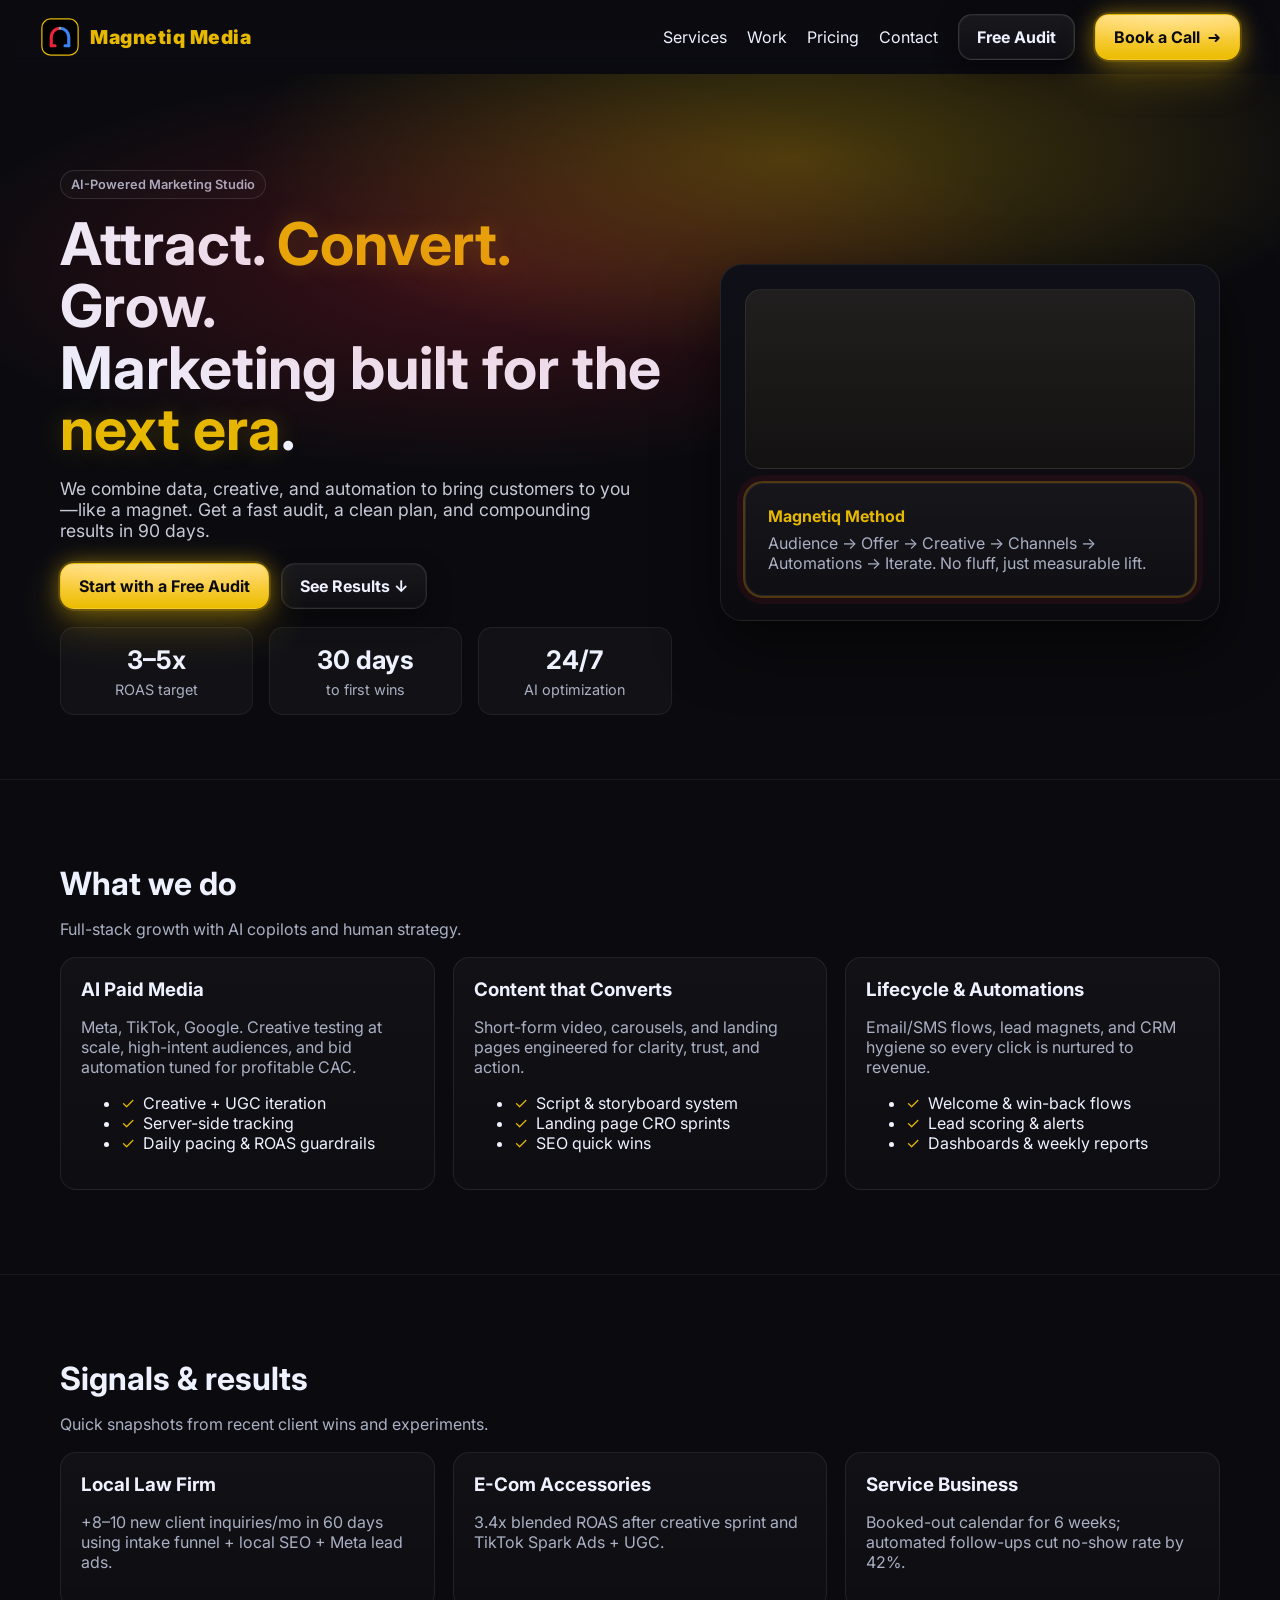
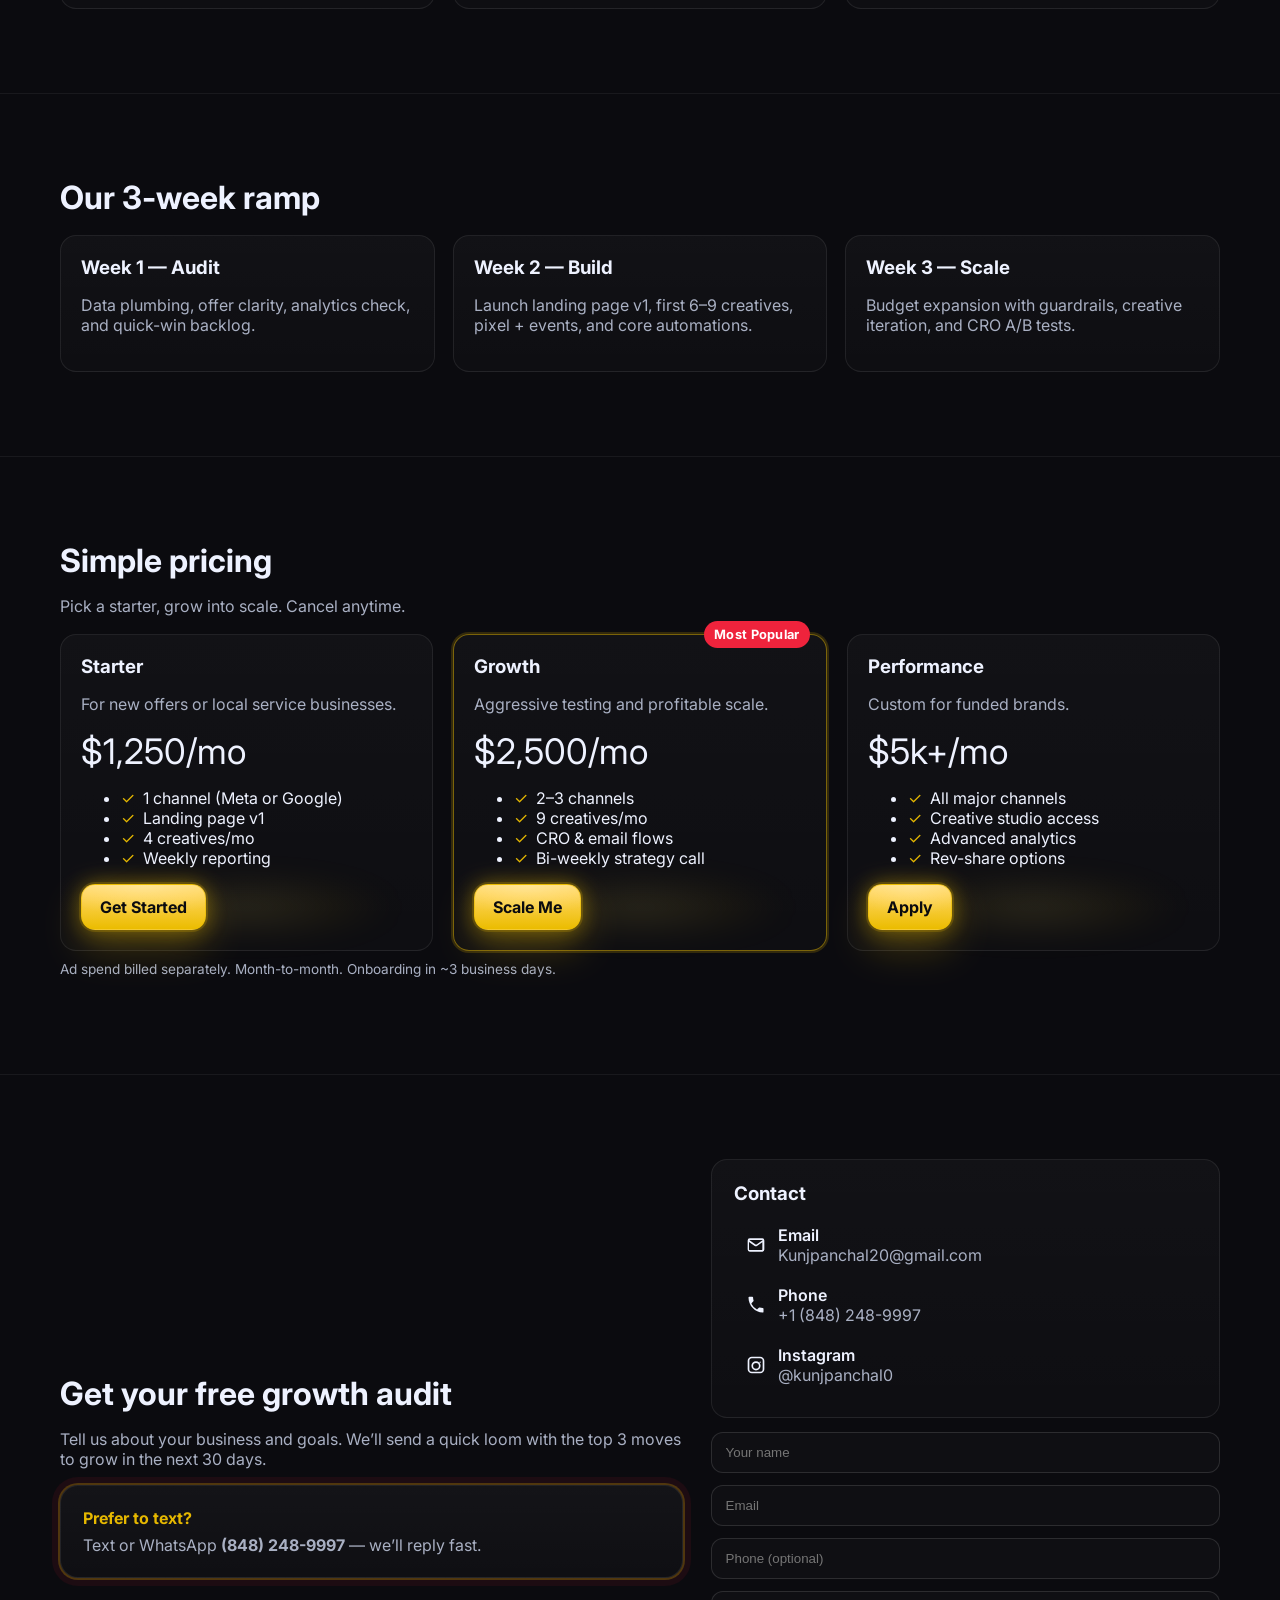
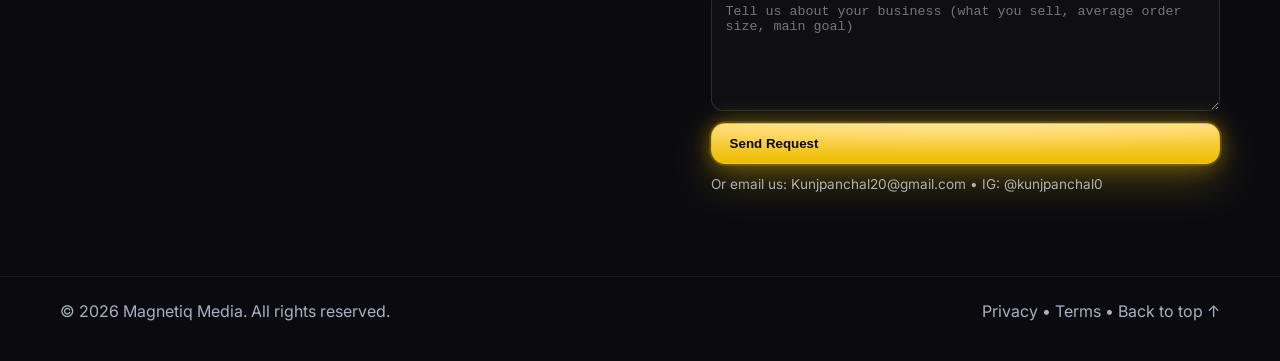
==== commit 5642093c: "Update index.html" ====
--- a/index.html
+++ b/index.html
@@ -23,17 +23,27 @@
       --blue:#3b82f6; /* magnet blue */
       --ring: 0 0 0 2px rgba(230,184,0,.25), 0 0 0 8px rgba(239,35,60,.08);
     }
+
     *{box-sizing:border-box}
-    html,body{margin:0;height:100%;background:var(--bg);color:var(--text);font-family:Inter,system-ui,-apple-system,Segoe UI,Roboto,Helvetica,Arial,sans-serif;scroll-behavior:smooth}
+    html,body{
+      margin:0;height:100%;
+      background:var(--bg);color:var(--text);
+      font-family:Inter,system-ui,-apple-system,Segoe UI,Roboto,Helvetica,Arial,sans-serif;
+      scroll-behavior:smooth
+    }
     a{color:inherit;text-decoration:none}
     .container{max-width:1200px;margin:0 auto;padding:0 20px}
 
     /* --- Nav --- */
-    .nav{position:sticky;top:0;z-index:50;background:linear-gradient(180deg, rgba(11,11,15,.85), rgba(11,11,15,.6) 40%, rgba(11,11,15,0));backdrop-filter:saturate(180%) blur(10px)}
+    .nav{
+      position:sticky;top:0;z-index:50;
+      background:linear-gradient(180deg, rgba(11,11,15,.85), rgba(11,11,15,.6) 40%, rgba(11,11,15,0));
+      backdrop-filter:saturate(180%) blur(10px)
+    }
     .nav-wrap{display:flex;align-items:center;justify-content:space-between;padding:14px 0}
     .logo{display:flex;align-items:center;gap:10px}
     .logo svg{display:block}
-    .brand{font-weight:900;letter-spacing:.5px;font-size:1.2rem;color:var(--gold)} /* gold letters */
+    .brand{font-weight:900;letter-spacing:.5px;font-size:1.2rem;color:var(--gold)}
     .nav-links{display:flex;gap:20px;align-items:center}
 
     /* --- Buttons --- */
@@ -66,9 +76,9 @@
         0 26px 60px rgba(230,184,0,.35),
         0 0 36px rgba(230,184,0,.65);
     }
-    .btn-outline{border-color:rgba(255,255,255,.14)} /* cleaned up duplicate glitch */
-
-    /* Ambient glow wrapper for groups of buttons */
+    .btn-outline{border-color:rgba(255,255,255,.14)} /* cleaned duplication */
+
+    /* Ambient glow wrapper for button groups */
     .btn-group{
       display:flex; flex-wrap:wrap; gap:12px; position:relative;
     }
@@ -86,7 +96,7 @@
     .eyebrow{display:inline-flex;align-items:center;gap:8px;padding:6px 10px;border:1px solid rgba(255,255,255,.12);border-radius:999px;font-weight:600;font-size:.8rem;color:var(--muted);background:rgba(255,255,255,.02)}
     h1{font-size:clamp(2rem, 4.6vw, 4rem);line-height:1.05;margin:14px 0}
     h1 strong{color:var(--gold);text-shadow:0 0 24px rgba(230,184,0,.22)}
-    .lead{color:#c6c9d6;font-size:1.1rem;max-width:48ch}
+    .lead{color:#c6c9d6;font-size:1.1rem;max-width:52ch}
     .hero-cta{margin-top:22px}
 
     .hero-card{background:linear-gradient(180deg, rgba(255,255,255,.04), rgba(255,255,255,.02));border:1px solid rgba(255,255,255,.08);padding:22px;border-radius:18px;box-shadow:var(--ring)}
@@ -96,7 +106,7 @@
     .kpi .item p{margin:6px 0 0;color:var(--muted);font-size:.9rem}
     .device{position:relative;border-radius:22px;background:linear-gradient(180deg, #0f0f17, #0b0b0f);border:1px solid rgba(255,255,255,.08);box-shadow:0 25px 60px rgba(0,0,0,.55);padding:24px}
     .screen{border-radius:16px;overflow:hidden;border:1px solid rgba(255,255,255,.08)}
-    /* Replaces broken hero image with a safe gradient panel */
+    /* Replace broken hero image with a classy gradient panel (swap later with real asset) */
     .hero-media{
       display:flex; align-items:center; justify-content:center;
       background:linear-gradient(180deg, rgba(248,226,124,.08), rgba(230,184,0,.03));
@@ -144,18 +154,14 @@
   <header class="nav">
     <div class="container nav-wrap">
       <a href="#top" class="logo" aria-label="Magnetiq Media home">
-        <!-- Black background, gold border, red & blue U-magnet icon -->
+        <!-- Black tile, gold border, red & blue U-magnet -->
         <svg width="40" height="40" viewBox="0 0 64 64" xmlns="http://www.w3.org/2000/svg" aria-hidden="true" role="img">
           <title>Magnetiq Media logo</title>
-          <!-- black tile with gold stroke -->
           <rect x="3" y="3" width="58" height="58" rx="14" fill="#000" stroke="var(--gold)" stroke-width="2"/>
-          <!-- U-magnet split into red (left) and blue (right) -->
           <path d="M32 18 A14 14 0 0 0 18 32 V46" fill="none" stroke="var(--red)" stroke-width="5" stroke-linecap="round" stroke-linejoin="round"/>
           <path d="M32 18 A14 14 0 0 1 46 32 V46" fill="none" stroke="var(--blue)" stroke-width="5" stroke-linecap="round" stroke-linejoin="round"/>
-          <!-- end caps -->
           <line x1="18" y1="46" x2="24" y2="46" stroke="var(--red)" stroke-width="5" stroke-linecap="round"/>
           <line x1="40" y1="46" x2="46" y2="46" stroke="var(--blue)" stroke-width="5" stroke-linecap="round"/>
-          <!-- subtle gold spark at the top -->
           <circle cx="32" cy="18" r="1.6" fill="var(--gold)"/>
         </svg>
         <div class="brand">Magnetiq Media</div>
@@ -197,7 +203,7 @@
 
       <div>
         <div class="device">
-          <div class="screen hero-media"><!-- classy gradient placeholder; replace with a real image any time --></div>
+          <div class="screen hero-media"><!-- gradient placeholder (swap with image later) --></div>
           <div class="hero-card" style="margin-top:14px">
             <strong style="color:var(--gold)">Magnetiq Method</strong>
             <p class="muted" style="margin:.4rem 0 0">Audience → Offer → Creative → Channels → Automations → Iterate. No fluff, just measurable lift.</p>
@@ -356,7 +362,7 @@
       </div>
 
       <div>
-        <!-- Upgraded contact card with larger hit-areas -->
+        <!-- Upgraded contact card with big tap targets -->
         <div class="card" style="margin-bottom:14px; padding:22px">
           <h3 style="margin:0 0 10px">Contact</h3>
 
@@ -417,7 +423,7 @@
     // Dynamic year
     document.getElementById('year').textContent = new Date().getFullYear();
 
-    // Contact form → prefill email draft
+    // Contact form → opens email client with prefilled body
     const form = document.getElementById('contactForm');
     if(form){
       form.addEventListener('submit', function(e){
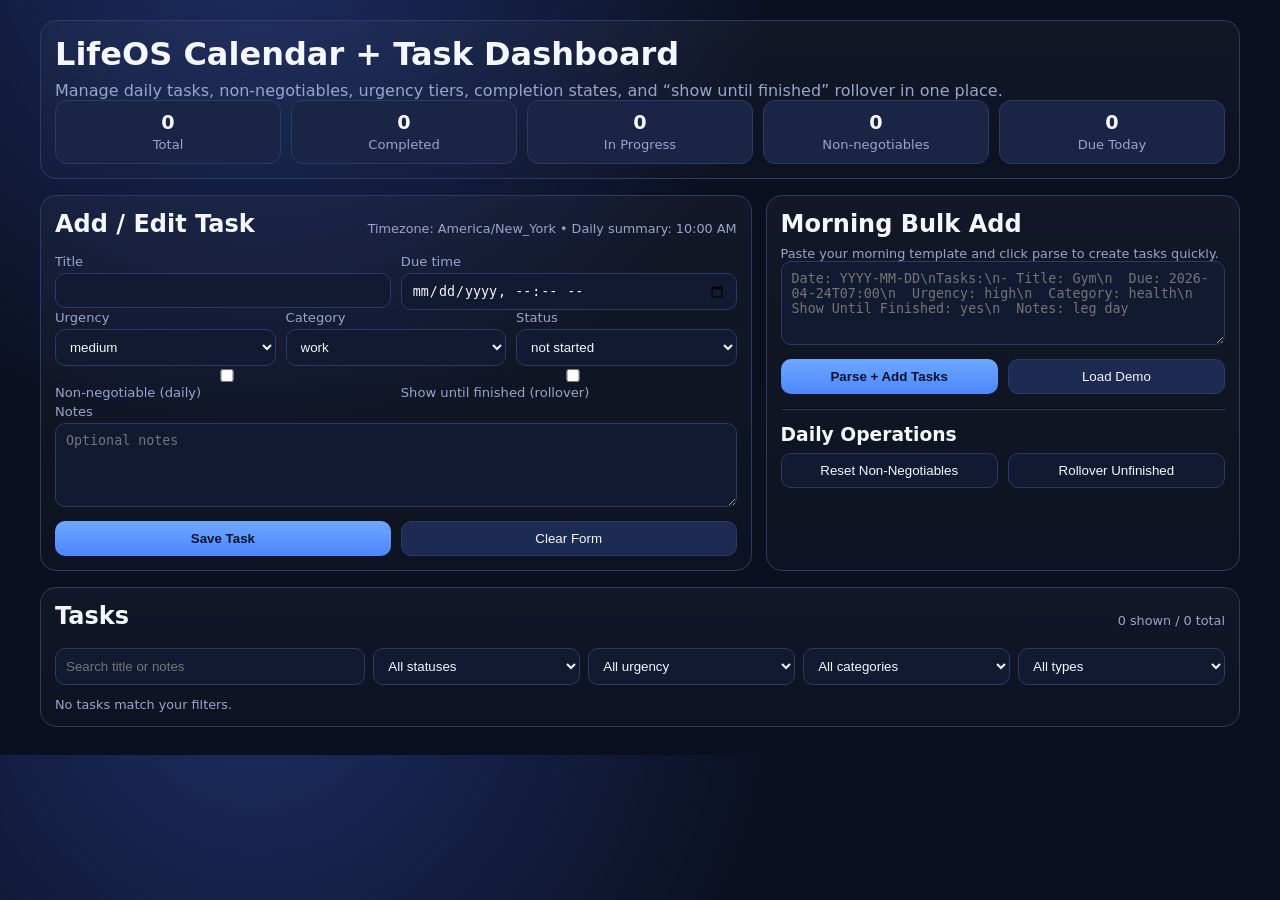
==== commit dcae40f4: "Fix bulk parser to correctly detect non-negotiables section" ====
--- a/index.html
+++ b/index.html
@@ -1,445 +1,582 @@
 <!DOCTYPE html>
 <html lang="en">
 <head>
-  <meta charset="utf-8" />
-  <meta name="viewport" content="width=device-width, initial-scale=1" />
-  <title>Magnetiq Media — Attract. Convert. Grow.</title>
-  <meta name="description" content="Magnetiq Media is an AI-powered marketing studio that helps brands attract, convert, and grow using data, content, and automation." />
-  <meta name="theme-color" content="#0b0b0f" />
-
-  <!-- Fonts -->
-  <link rel="preconnect" href="https://fonts.googleapis.com">
-  <link rel="preconnect" href="https://fonts.gstatic.com" crossorigin>
-  <link href="https://fonts.googleapis.com/css2?family=Inter:wght@300;400;500;600;700;800;900&display=swap" rel="stylesheet">
-
+  <meta charset="UTF-8" />
+  <meta name="viewport" content="width=device-width, initial-scale=1.0" />
+  <title>LifeOS Task Calendar UI</title>
   <style>
-    :root{
-      --bg:#0b0b0f; /* near-black page background */
-      --card:#12121a;
-      --muted:#a9b0c3;
-      --text:#eef2ff;
-      --gold:#e6b800; /* brand gold */
-      --red:#ef233c;  /* magnet red */
-      --blue:#3b82f6; /* magnet blue */
-      --ring: 0 0 0 2px rgba(230,184,0,.25), 0 0 0 8px rgba(239,35,60,.08);
-    }
-
-    *{box-sizing:border-box}
-    html,body{
-      margin:0;height:100%;
-      background:var(--bg);color:var(--text);
-      font-family:Inter,system-ui,-apple-system,Segoe UI,Roboto,Helvetica,Arial,sans-serif;
-      scroll-behavior:smooth
-    }
-    a{color:inherit;text-decoration:none}
-    .container{max-width:1200px;margin:0 auto;padding:0 20px}
-
-    /* --- Nav --- */
-    .nav{
-      position:sticky;top:0;z-index:50;
-      background:linear-gradient(180deg, rgba(11,11,15,.85), rgba(11,11,15,.6) 40%, rgba(11,11,15,0));
-      backdrop-filter:saturate(180%) blur(10px)
-    }
-    .nav-wrap{display:flex;align-items:center;justify-content:space-between;padding:14px 0}
-    .logo{display:flex;align-items:center;gap:10px}
-    .logo svg{display:block}
-    .brand{font-weight:900;letter-spacing:.5px;font-size:1.2rem;color:var(--gold)}
-    .nav-links{display:flex;gap:20px;align-items:center}
-
-    /* --- Buttons --- */
-    .btn{
-      display:inline-flex;align-items:center;gap:8px;
-      padding:12px 18px;border-radius:14px;font-weight:700;
-      border:1px solid rgba(255,255,255,.10);
-      background:linear-gradient(180deg, rgba(255,255,255,.06), rgba(255,255,255,.02));
-      box-shadow:0 10px 24px rgba(0,0,0,.35), inset 0 0 0 1px rgba(255,255,255,.04);
-      transition:transform .18s ease, box-shadow .18s ease, filter .2s ease;
-    }
-    .btn.gold{
-      color:#0b0b0f;
-      border-color:rgba(230,184,0,.65);
-      background:
-        radial-gradient(120% 120% at 50% 0%, rgba(255,255,255,.24), transparent 60%),
-        linear-gradient(180deg, #ffd873, #e6b800);
-      box-shadow:
-        0 0 0 2px rgba(230,184,0,.18),
-        0 18px 38px rgba(230,184,0,.25),
-        0 0 22px rgba(230,184,0,.45);
-      filter: brightness(1.02);
-      transition: transform .18s ease, box-shadow .18s ease, filter .18s ease;
-    }
-    .btn.gold:hover{
-      transform:translateY(-2px) scale(1.02);
-      filter:brightness(1.05) saturate(1.05);
-      box-shadow:
-        0 0 0 2px rgba(230,184,0,.24),
-        0 26px 60px rgba(230,184,0,.35),
-        0 0 36px rgba(230,184,0,.65);
-    }
-    .btn-outline{border-color:rgba(255,255,255,.14)} /* cleaned duplication */
-
-    /* Ambient glow wrapper for button groups */
-    .btn-group{
-      display:flex; flex-wrap:wrap; gap:12px; position:relative;
-    }
-    .btn-group::before{
-      content:""; position:absolute; inset:-18px;
-      background: radial-gradient(60% 60% at 50% 50%, rgba(248,226,124,.12) 0%, rgba(230,184,0,.06) 40%, transparent 70%);
-      filter: blur(14px);
-      z-index:-1; pointer-events:none;
-    }
-
-    /* --- Hero --- */
-    .hero{position:relative;padding:96px 0 64px;overflow:hidden}
-    .glow{position:absolute;inset:-20% -10% auto;height:560px;background:radial-gradient(60% 60% at 60% 40%, rgba(230,184,0,.28), transparent 60%), radial-gradient(60% 60% at 40% 60%, rgba(239,35,60,.22), transparent 60%)}
-    .hero-grid{display:grid;grid-template-columns:1.1fr .9fr;gap:48px;align-items:center}
-    .eyebrow{display:inline-flex;align-items:center;gap:8px;padding:6px 10px;border:1px solid rgba(255,255,255,.12);border-radius:999px;font-weight:600;font-size:.8rem;color:var(--muted);background:rgba(255,255,255,.02)}
-    h1{font-size:clamp(2rem, 4.6vw, 4rem);line-height:1.05;margin:14px 0}
-    h1 strong{color:var(--gold);text-shadow:0 0 24px rgba(230,184,0,.22)}
-    .lead{color:#c6c9d6;font-size:1.1rem;max-width:52ch}
-    .hero-cta{margin-top:22px}
-
-    .hero-card{background:linear-gradient(180deg, rgba(255,255,255,.04), rgba(255,255,255,.02));border:1px solid rgba(255,255,255,.08);padding:22px;border-radius:18px;box-shadow:var(--ring)}
-    .kpi{display:grid;grid-template-columns:repeat(3,1fr);gap:16px;margin-top:18px}
-    .kpi .item{background:rgba(255,255,255,.03);border:1px solid rgba(255,255,255,.06);padding:16px;border-radius:14px;text-align:center}
-    .kpi .item h3{margin:0;font-size:1.6rem}
-    .kpi .item p{margin:6px 0 0;color:var(--muted);font-size:.9rem}
-    .device{position:relative;border-radius:22px;background:linear-gradient(180deg, #0f0f17, #0b0b0f);border:1px solid rgba(255,255,255,.08);box-shadow:0 25px 60px rgba(0,0,0,.55);padding:24px}
-    .screen{border-radius:16px;overflow:hidden;border:1px solid rgba(255,255,255,.08)}
-    /* Replace broken hero image with a classy gradient panel (swap later with real asset) */
-    .hero-media{
-      display:flex; align-items:center; justify-content:center;
-      background:linear-gradient(180deg, rgba(248,226,124,.08), rgba(230,184,0,.03));
-      min-height:180px;
-    }
-
-    /* --- Sections --- */
-    section{padding:84px 0;border-top:1px solid rgba(255,255,255,.06)}
-    .section-title{font-size:2rem;margin:0 0 8px}
-    .muted{color:var(--muted)}
-    .grid-3{display:grid;grid-template-columns:repeat(3,1fr);gap:18px}
-    .card{background:linear-gradient(180deg, rgba(255,255,255,.03), rgba(255,255,255,.015));border:1px solid rgba(255,255,255,.08);border-radius:16px;padding:20px}
-    .card h3{margin:0 0 8px}
-    .check{color:var(--gold);margin-right:8px}
-
-    /* --- Pricing --- */
-    .pricing{display:grid;grid-template-columns:repeat(3,1fr);gap:20px}
-    .plan{position:relative}
-    .plan .badge{position:absolute;top:-14px;right:16px;background:var(--red);color:#fff;padding:6px 10px;border-radius:999px;font-size:.8rem;font-weight:700;letter-spacing:.3px}
-    .price{font-size:2.2rem;margin:10px 0}
-
-    /* --- CTA / Contact --- */
-    .cta{display:grid;grid-template-columns:1.1fr .9fr;gap:28px;align-items:center}
-    form{display:grid;gap:12px}
-    input, textarea{width:100%;padding:12px 14px;border-radius:12px;border:1px solid rgba(255,255,255,.12);background:rgba(255,255,255,.02);color:var(--text);outline:none}
-    input:focus, textarea:focus{box-shadow:var(--ring);border-color:rgba(230,184,0,.4)}
-    textarea{min-height:120px;resize:vertical}
-    .tiny{font-size:.85rem;color:var(--muted)}
-
-    /* --- Footer --- */
-    footer{padding:24px 0 40px;border-top:1px solid rgba(255,255,255,.06);color:var(--muted)}
-
-    /* Responsive */
-    @media (max-width: 960px){
-      .hero-grid, .cta{grid-template-columns:1fr}
-    }
-    @media (max-width: 840px){
-      .grid-3, .pricing{grid-template-columns:1fr;gap:16px}
-      .nav-links{display:none}
+    :root {
+      --bg: #0b1020;
+      --panel: #121a31;
+      --panel-2: #1a2445;
+      --text: #f4f7ff;
+      --muted: #98a6cb;
+      --line: #2c3a66;
+      --accent: #6ea8fe;
+      --ok: #2ec27e;
+      --warn: #f6c453;
+      --danger: #f66151;
+      --critical: #ff4d67;
+      --high: #ff9f43;
+      --medium: #ffd166;
+      --low: #4dd4ac;
+    }
+
+    * { box-sizing: border-box; }
+    body {
+      margin: 0;
+      font-family: Inter, system-ui, -apple-system, Segoe UI, Roboto, sans-serif;
+      background: radial-gradient(circle at 20% -10%, #1c2d64 0, transparent 40%), var(--bg);
+      color: var(--text);
+    }
+
+    .container {
+      width: min(1200px, 95vw);
+      margin: 20px auto 28px;
+      display: grid;
+      gap: 16px;
+    }
+
+    .card {
+      background: linear-gradient(180deg, rgba(255,255,255,.03), rgba(255,255,255,.01));
+      border: 1px solid var(--line);
+      border-radius: 16px;
+      padding: 14px;
+    }
+
+    h1, h2, h3 { margin: 0 0 8px; }
+    p { margin: 0; color: var(--muted); }
+
+    .grid {
+      display: grid;
+      gap: 14px;
+      grid-template-columns: 1.2fr .8fr;
+    }
+
+    .stats {
+      display: grid;
+      grid-template-columns: repeat(5, 1fr);
+      gap: 10px;
+    }
+
+    .stat {
+      background: var(--panel-2);
+      border: 1px solid var(--line);
+      border-radius: 12px;
+      padding: 10px;
+      text-align: center;
+    }
+
+    .stat strong { display: block; font-size: 1.2rem; }
+    .stat span { color: var(--muted); font-size: .82rem; }
+
+    .row { display: grid; grid-template-columns: repeat(2, 1fr); gap: 10px; }
+    .row-3 { display: grid; grid-template-columns: repeat(3, 1fr); gap: 10px; }
+
+    label { font-size: .82rem; color: var(--muted); display: block; margin-bottom: 4px; }
+    input, select, textarea, button {
+      width: 100%;
+      padding: 9px 10px;
+      border-radius: 10px;
+      border: 1px solid var(--line);
+      background: var(--panel);
+      color: var(--text);
+    }
+
+    textarea { min-height: 84px; resize: vertical; }
+
+    button {
+      cursor: pointer;
+      transition: transform .12s ease, filter .15s ease;
+    }
+    button:hover { transform: translateY(-1px); filter: brightness(1.08); }
+
+    .btn-primary { background: linear-gradient(180deg, #6ea8fe, #4d86ff); border: none; color: #03122b; font-weight: 700; }
+    .btn-secondary { background: #1d2a52; }
+    .btn-danger { background: #3d1f30; border-color: #693049; }
+
+    .toolbar {
+      display: grid;
+      grid-template-columns: 1.2fr .8fr .8fr .8fr .8fr;
+      gap: 8px;
+      margin-top: 10px;
+    }
+
+    .task-list { display: grid; gap: 10px; margin-top: 12px; }
+    .task-item {
+      border: 1px solid var(--line);
+      background: #101836;
+      border-radius: 12px;
+      padding: 10px;
+      display: grid;
+      grid-template-columns: 1fr auto;
+      gap: 8px;
+    }
+
+    .task-top { display:flex; justify-content:space-between; gap:10px; align-items: start; }
+    .task-title { font-weight: 700; }
+    .meta { color: var(--muted); font-size: .82rem; display:flex; flex-wrap:wrap; gap:8px; margin-top:4px; }
+    .pill { border-radius: 999px; padding: 2px 8px; font-size: .72rem; font-weight: 700; border: 1px solid transparent; }
+
+    .urgency-low { background: rgba(77,212,172,.2); color: var(--low); border-color: rgba(77,212,172,.4); }
+    .urgency-medium { background: rgba(255,209,102,.18); color: var(--medium); border-color: rgba(255,209,102,.4); }
+    .urgency-high { background: rgba(255,159,67,.2); color: var(--high); border-color: rgba(255,159,67,.4); }
+    .urgency-critical { background: rgba(255,77,103,.2); color: var(--critical); border-color: rgba(255,77,103,.45); }
+
+    .status-not-started { color: var(--muted); }
+    .status-in-progress { color: var(--accent); }
+    .status-completed { color: var(--ok); }
+    .status-skipped { color: var(--warn); }
+
+    .actions { display: flex; gap: 6px; align-items: center; }
+    .actions button { width: auto; padding: 6px 8px; font-size: .78rem; }
+
+    .section-title { display:flex; justify-content:space-between; align-items:center; gap:10px; margin-bottom:8px; }
+    .small { font-size: .8rem; color: var(--muted); }
+
+    @media (max-width: 980px) {
+      .grid { grid-template-columns: 1fr; }
+      .stats { grid-template-columns: repeat(2, 1fr); }
+      .toolbar { grid-template-columns: 1fr 1fr; }
+      .row, .row-3 { grid-template-columns: 1fr; }
     }
   </style>
 </head>
 <body>
-  <!-- NAV -->
-  <header class="nav">
-    <div class="container nav-wrap">
-      <a href="#top" class="logo" aria-label="Magnetiq Media home">
-        <!-- Black tile, gold border, red & blue U-magnet -->
-        <svg width="40" height="40" viewBox="0 0 64 64" xmlns="http://www.w3.org/2000/svg" aria-hidden="true" role="img">
-          <title>Magnetiq Media logo</title>
-          <rect x="3" y="3" width="58" height="58" rx="14" fill="#000" stroke="var(--gold)" stroke-width="2"/>
-          <path d="M32 18 A14 14 0 0 0 18 32 V46" fill="none" stroke="var(--red)" stroke-width="5" stroke-linecap="round" stroke-linejoin="round"/>
-          <path d="M32 18 A14 14 0 0 1 46 32 V46" fill="none" stroke="var(--blue)" stroke-width="5" stroke-linecap="round" stroke-linejoin="round"/>
-          <line x1="18" y1="46" x2="24" y2="46" stroke="var(--red)" stroke-width="5" stroke-linecap="round"/>
-          <line x1="40" y1="46" x2="46" y2="46" stroke="var(--blue)" stroke-width="5" stroke-linecap="round"/>
-          <circle cx="32" cy="18" r="1.6" fill="var(--gold)"/>
-        </svg>
-        <div class="brand">Magnetiq Media</div>
-      </a>
-      <nav class="nav-links">
-        <a href="#services">Services</a>
-        <a href="#work">Work</a>
-        <a href="#pricing">Pricing</a>
-        <a href="#contact">Contact</a>
-        <a class="btn btn-outline" href="#contact">Free Audit</a>
-        <a class="btn gold" href="#contact"><span>Book a Call</span> ➜</a>
-      </nav>
+  <div class="container">
+    <div class="card">
+      <h1>LifeOS Calendar + Task Dashboard</h1>
+      <p>Manage daily tasks, non-negotiables, urgency tiers, completion states, and “show until finished” rollover in one place.</p>
+      <div class="stats" id="stats"></div>
     </div>
-  </header>
-
-  <!-- HERO -->
-  <main id="top" class="hero">
-    <div class="glow" aria-hidden="true"></div>
-    <div class="container hero-grid">
-      <div>
-        <div class="eyebrow">AI-Powered Marketing Studio</div>
-        <h1>Attract. <strong>Convert.</strong> Grow.<br/>Marketing built for the <strong>next era</strong>.</h1>
-        <p class="lead">We combine data, creative, and automation to bring customers to you—like a magnet. Get a fast audit, a clean plan, and compounding results in 90 days.</p>
-
-        <!-- Button group with ambient glow -->
-        <div class="hero-cta">
-          <div class="btn-group">
-            <a class="btn gold" href="#contact">Start with a Free Audit</a>
-            <a class="btn" href="#work">See Results ↓</a>
-          </div>
+
+    <div class="grid">
+      <div class="card">
+        <div class="section-title">
+          <h2>Add / Edit Task</h2>
+          <span class="small">Timezone: America/New_York • Daily summary: 10:00 AM</span>
         </div>
 
-        <div class="kpi">
-          <div class="item"><h3>3–5x</h3><p>ROAS target</p></div>
-          <div class="item"><h3>30 days</h3><p>to first wins</p></div>
-          <div class="item"><h3>24/7</h3><p>AI optimization</p></div>
+        <form id="taskForm">
+          <input type="hidden" id="taskId" />
+          <div class="row">
+            <div>
+              <label>Title</label>
+              <input id="title" required />
+            </div>
+            <div>
+              <label>Due time</label>
+              <input id="due" type="datetime-local" required />
+            </div>
+          </div>
+
+          <div class="row-3">
+            <div>
+              <label>Urgency</label>
+              <select id="urgency">
+                <option>low</option>
+                <option selected>medium</option>
+                <option>high</option>
+                <option>critical</option>
+              </select>
+            </div>
+            <div>
+              <label>Category</label>
+              <select id="category">
+                <option>work</option>
+                <option>health</option>
+                <option>personal</option>
+                <option>admin</option>
+                <option>other</option>
+              </select>
+            </div>
+            <div>
+              <label>Status</label>
+              <select id="status">
+                <option>not started</option>
+                <option>in progress</option>
+                <option>completed</option>
+                <option>skipped</option>
+              </select>
+            </div>
+          </div>
+
+          <div class="row">
+            <div>
+              <label><input type="checkbox" id="nonNegotiable" /> Non-negotiable (daily)</label>
+            </div>
+            <div>
+              <label><input type="checkbox" id="showUntilFinished" /> Show until finished (rollover)</label>
+            </div>
+          </div>
+
+          <div>
+            <label>Notes</label>
+            <textarea id="notes" placeholder="Optional notes"></textarea>
+          </div>
+
+          <div class="row" style="margin-top:10px;">
+            <button class="btn-primary" type="submit">Save Task</button>
+            <button class="btn-secondary" type="button" id="clearForm">Clear Form</button>
+          </div>
+        </form>
+      </div>
+
+      <div class="card">
+        <h2>Morning Bulk Add</h2>
+        <p class="small">Paste your morning template and click parse to create tasks quickly.</p>
+        <textarea id="bulkInput" placeholder="Date: YYYY-MM-DD\nTasks:\n- Title: Gym\n  Due: 2026-04-24T07:00\n  Urgency: high\n  Category: health\n  Show Until Finished: yes\n  Notes: leg day"></textarea>
+        <div class="row" style="margin-top:10px;">
+          <button id="parseBulk" class="btn-primary" type="button">Parse + Add Tasks</button>
+          <button id="seedDemo" class="btn-secondary" type="button">Load Demo</button>
         </div>
-      </div>
-
-      <div>
-        <div class="device">
-          <div class="screen hero-media"><!-- gradient placeholder (swap with image later) --></div>
-          <div class="hero-card" style="margin-top:14px">
-            <strong style="color:var(--gold)">Magnetiq Method</strong>
-            <p class="muted" style="margin:.4rem 0 0">Audience → Offer → Creative → Channels → Automations → Iterate. No fluff, just measurable lift.</p>
-          </div>
+
+        <hr style="border-color:var(--line);margin:14px 0;">
+        <h3>Daily Operations</h3>
+        <div class="row">
+          <button id="dailyReset" type="button">Reset Non-Negotiables</button>
+          <button id="rollover" type="button">Rollover Unfinished</button>
         </div>
       </div>
     </div>
-  </main>
-
-  <!-- SERVICES -->
-  <section id="services">
-    <div class="container">
-      <h2 class="section-title">What we do</h2>
-      <p class="muted">Full-stack growth with AI copilots and human strategy.</p>
-      <div class="grid-3" style="margin-top:18px">
-        <div class="card">
-          <h3>AI Paid Media</h3>
-          <p class="muted">Meta, TikTok, Google. Creative testing at scale, high-intent audiences, and bid automation tuned for profitable CAC.</p>
-          <ul>
-            <li><span class="check">✓</span>Creative + UGC iteration</li>
-            <li><span class="check">✓</span>Server-side tracking</li>
-            <li><span class="check">✓</span>Daily pacing & ROAS guardrails</li>
-          </ul>
+
+    <div class="card">
+      <div class="section-title">
+        <h2>Tasks</h2>
+        <span class="small" id="taskCount"></span>
+      </div>
+
+      <div class="toolbar">
+        <input id="search" placeholder="Search title or notes" />
+        <select id="filterStatus">
+          <option value="all">All statuses</option>
+          <option value="not started">not started</option>
+          <option value="in progress">in progress</option>
+          <option value="completed">completed</option>
+          <option value="skipped">skipped</option>
+        </select>
+        <select id="filterUrgency">
+          <option value="all">All urgency</option>
+          <option value="low">low</option>
+          <option value="medium">medium</option>
+          <option value="high">high</option>
+          <option value="critical">critical</option>
+        </select>
+        <select id="filterCategory">
+          <option value="all">All categories</option>
+          <option value="work">work</option>
+          <option value="health">health</option>
+          <option value="personal">personal</option>
+          <option value="admin">admin</option>
+          <option value="other">other</option>
+        </select>
+        <select id="filterType">
+          <option value="all">All types</option>
+          <option value="non">Non-negotiables</option>
+          <option value="regular">Regular tasks</option>
+        </select>
+      </div>
+
+      <div class="task-list" id="taskList"></div>
+    </div>
+  </div>
+
+  <script>
+    const STORAGE_KEY = 'lifeos.tasks.v1';
+    const state = {
+      tasks: loadTasks(),
+      editingId: null,
+    };
+
+    const $ = (id) => document.getElementById(id);
+
+    function uid() {
+      return Date.now().toString(36) + Math.random().toString(36).slice(2, 8);
+    }
+
+    function loadTasks() {
+      try {
+        return JSON.parse(localStorage.getItem(STORAGE_KEY) || '[]');
+      } catch {
+        return [];
+      }
+    }
+
+    function saveTasks() {
+      localStorage.setItem(STORAGE_KEY, JSON.stringify(state.tasks));
+    }
+
+    function resetForm() {
+      $('taskForm').reset();
+      $('taskId').value = '';
+      state.editingId = null;
+      $('status').value = 'not started';
+      $('urgency').value = 'medium';
+    }
+
+    function upsertTask(task) {
+      const idx = state.tasks.findIndex((t) => t.id === task.id);
+      if (idx >= 0) state.tasks[idx] = task;
+      else state.tasks.unshift(task);
+      saveTasks();
+      render();
+    }
+
+    function deleteTask(id) {
+      state.tasks = state.tasks.filter((t) => t.id !== id);
+      saveTasks();
+      render();
+    }
+
+    function editTask(id) {
+      const t = state.tasks.find((x) => x.id === id);
+      if (!t) return;
+      state.editingId = id;
+      $('taskId').value = t.id;
+      $('title').value = t.title;
+      $('due').value = t.due;
+      $('urgency').value = t.urgency;
+      $('category').value = t.category;
+      $('status').value = t.status;
+      $('notes').value = t.notes || '';
+      $('nonNegotiable').checked = t.nonNegotiable;
+      $('showUntilFinished').checked = t.showUntilFinished;
+      window.scrollTo({ top: 0, behavior: 'smooth' });
+    }
+
+    function cycleStatus(id) {
+      const order = ['not started', 'in progress', 'completed', 'skipped'];
+      const t = state.tasks.find((x) => x.id === id);
+      if (!t) return;
+      const next = order[(order.indexOf(t.status) + 1) % order.length];
+      t.status = next;
+      if (next === 'completed') {
+        t.lastCompletedAt = new Date().toISOString();
+        if (t.nonNegotiable) {
+          const today = new Date().toISOString().slice(0, 10);
+          if (t.lastCompletedDate !== today) {
+            t.streak = (t.streak || 0) + 1;
+            t.lastCompletedDate = today;
+          }
+        }
+      }
+      saveTasks();
+      render();
+    }
+
+    function parseBulkInput(raw) {
+      const lines = raw.split(/\r?\n/).map((l) => l.trim()).filter(Boolean);
+      const tasks = [];
+      let current = null;
+      let section = 'tasks';
+
+      for (const line of lines) {
+        if (line.toLowerCase().startsWith('tasks:')) {
+          section = 'tasks';
+          continue;
+        }
+        if (line.toLowerCase().startsWith('non-negotiables:')) {
+          section = 'non-negotiables';
+          continue;
+        }
+
+        if (line.startsWith('- Title:')) {
+          if (current?.title) tasks.push(current);
+          current = {
+            id: uid(),
+            title: line.replace('- Title:', '').trim(),
+            due: '',
+            urgency: 'medium',
+            category: 'other',
+            status: 'not started',
+            notes: '',
+            nonNegotiable: section === 'non-negotiables',
+            showUntilFinished: false,
+            streak: 0,
+          };
+        } else if (current) {
+          if (line.startsWith('Due:')) current.due = line.replace('Due:', '').trim();
+          if (line.startsWith('Urgency:')) current.urgency = line.replace('Urgency:', '').trim().toLowerCase();
+          if (line.startsWith('Category:')) current.category = line.replace('Category:', '').trim().toLowerCase();
+          if (line.startsWith('Show Until Finished:')) {
+            const v = line.replace('Show Until Finished:', '').trim().toLowerCase();
+            current.showUntilFinished = ['yes', 'true', '1'].includes(v);
+          }
+          if (line.startsWith('Notes:')) current.notes = line.replace('Notes:', '').trim();
+        }
+      }
+      if (current?.title) tasks.push(current);
+      return tasks.filter((t) => t.title && t.due);
+    }
+
+    function runDailyReset() {
+      state.tasks.forEach((t) => {
+        if (t.nonNegotiable) {
+          t.status = 'not started';
+          const dueTime = t.due?.includes('T') ? t.due.split('T')[1] : '09:00';
+          const today = new Date().toISOString().slice(0, 10);
+          t.due = `${today}T${dueTime.slice(0,5)}`;
+        }
+      });
+      saveTasks();
+      render();
+      alert('Daily reset complete for non-negotiables.');
+    }
+
+    function runRollover() {
+      state.tasks.forEach((t) => {
+        if (t.showUntilFinished && t.status !== 'completed') {
+          const d = new Date(t.due);
+          if (!isNaN(d)) {
+            d.setDate(d.getDate() + 1);
+            t.due = `${d.getFullYear()}-${String(d.getMonth()+1).padStart(2,'0')}-${String(d.getDate()).padStart(2,'0')}T${String(d.getHours()).padStart(2,'0')}:${String(d.getMinutes()).padStart(2,'0')}`;
+            t.status = 'not started';
+          }
+        }
+      });
+      saveTasks();
+      render();
+      alert('Rollover complete for unfinished tasks with Show Until Finished enabled.');
+    }
+
+    function getFilteredTasks() {
+      const search = $('search').value.trim().toLowerCase();
+      const status = $('filterStatus').value;
+      const urgency = $('filterUrgency').value;
+      const category = $('filterCategory').value;
+      const type = $('filterType').value;
+
+      return [...state.tasks]
+        .filter((t) => status === 'all' || t.status === status)
+        .filter((t) => urgency === 'all' || t.urgency === urgency)
+        .filter((t) => category === 'all' || t.category === category)
+        .filter((t) => {
+          if (type === 'all') return true;
+          if (type === 'non') return t.nonNegotiable;
+          return !t.nonNegotiable;
+        })
+        .filter((t) => {
+          if (!search) return true;
+          return `${t.title} ${t.notes || ''}`.toLowerCase().includes(search);
+        })
+        .sort((a, b) => new Date(a.due) - new Date(b.due));
+    }
+
+    function renderStats() {
+      const total = state.tasks.length;
+      const completed = state.tasks.filter((t) => t.status === 'completed').length;
+      const inProgress = state.tasks.filter((t) => t.status === 'in progress').length;
+      const nonNegotiables = state.tasks.filter((t) => t.nonNegotiable).length;
+      const dueToday = state.tasks.filter((t) => t.due?.slice(0,10) === new Date().toISOString().slice(0,10)).length;
+
+      $('stats').innerHTML = `
+        <div class="stat"><strong>${total}</strong><span>Total</span></div>
+        <div class="stat"><strong>${completed}</strong><span>Completed</span></div>
+        <div class="stat"><strong>${inProgress}</strong><span>In Progress</span></div>
+        <div class="stat"><strong>${nonNegotiables}</strong><span>Non-negotiables</span></div>
+        <div class="stat"><strong>${dueToday}</strong><span>Due Today</span></div>
+      `;
+    }
+
+    function taskItemTemplate(t) {
+      return `
+        <div class="task-item">
+          <div>
+            <div class="task-top">
+              <div>
+                <div class="task-title">${t.title}</div>
+                <div class="meta">
+                  <span class="pill urgency-${t.urgency}">${t.urgency}</span>
+                  <span>${t.category}</span>
+                  <span class="status-${t.status.replaceAll(' ', '-')}">${t.status}</span>
+                  <span>Due: ${t.due.replace('T', ' ')}</span>
+                  ${t.nonNegotiable ? '<span class="pill">non-negotiable</span>' : ''}
+                  ${t.showUntilFinished ? '<span class="pill">show until finished</span>' : ''}
+                  ${t.nonNegotiable ? `<span>streak: ${t.streak || 0}</span>` : ''}
+                </div>
+              </div>
+            </div>
+            ${t.notes ? `<p class="small" style="margin-top:6px">${t.notes}</p>` : ''}
+          </div>
+          <div class="actions">
+            <button onclick="cycleStatus('${t.id}')">Next Status</button>
+            <button onclick="editTask('${t.id}')">Edit</button>
+            <button class="btn-danger" onclick="deleteTask('${t.id}')">Delete</button>
+          </div>
         </div>
-        <div class="card">
-          <h3>Content that Converts</h3>
-          <p class="muted">Short-form video, carousels, and landing pages engineered for clarity, trust, and action.</p>
-          <ul>
-            <li><span class="check">✓</span>Script & storyboard system</li>
-            <li><span class="check">✓</span>Landing page CRO sprints</li>
-            <li><span class="check">✓</span>SEO quick wins</li>
-          </ul>
-        </div>
-        <div class="card">
-          <h3>Lifecycle & Automations</h3>
-          <p class="muted">Email/SMS flows, lead magnets, and CRM hygiene so every click is nurtured to revenue.</p>
-          <ul>
-            <li><span class="check">✓</span>Welcome & win-back flows</li>
-            <li><span class="check">✓</span>Lead scoring & alerts</li>
-            <li><span class="check">✓</span>Dashboards & weekly reports</li>
-          </ul>
-        </div>
-      </div>
-    </div>
-  </section>
-
-  <!-- WORK / SOCIAL PROOF -->
-  <section id="work">
-    <div class="container">
-      <h2 class="section-title">Signals & results</h2>
-      <p class="muted">Quick snapshots from recent client wins and experiments.</p>
-      <div class="grid-3" style="margin-top:18px">
-        <div class="card">
-          <h3>Local Law Firm</h3>
-          <p class="muted">+8–10 new client inquiries/mo in 60 days using intake funnel + local SEO + Meta lead ads.</p>
-        </div>
-        <div class="card">
-          <h3>E-Com Accessories</h3>
-          <p class="muted">3.4x blended ROAS after creative sprint and TikTok Spark Ads + UGC.</p>
-        </div>
-        <div class="card">
-          <h3>Service Business</h3>
-          <p class="muted">Booked-out calendar for 6 weeks; automated follow-ups cut no-show rate by 42%.</p>
-        </div>
-      </div>
-    </div>
-  </section>
-
-  <!-- PROCESS -->
-  <section id="process">
-    <div class="container">
-      <h2 class="section-title">Our 3-week ramp</h2>
-      <div class="grid-3" style="margin-top:18px">
-        <div class="card">
-          <h3>Week 1 — Audit</h3>
-          <p class="muted">Data plumbing, offer clarity, analytics check, and quick-win backlog.</p>
-        </div>
-        <div class="card">
-          <h3>Week 2 — Build</h3>
-          <p class="muted">Launch landing page v1, first 6–9 creatives, pixel + events, and core automations.</p>
-        </div>
-        <div class="card">
-          <h3>Week 3 — Scale</h3>
-          <p class="muted">Budget expansion with guardrails, creative iteration, and CRO A/B tests.</p>
-        </div>
-      </div>
-    </div>
-  </section>
-
-  <!-- PRICING -->
-  <section id="pricing">
-    <div class="container">
-      <h2 class="section-title">Simple pricing</h2>
-      <p class="muted">Pick a starter, grow into scale. Cancel anytime.</p>
-      <div class="pricing" style="margin-top:18px">
-        <div class="card plan">
-          <h3>Starter</h3>
-          <p class="muted">For new offers or local service businesses.</p>
-          <div class="price">$1,250/mo</div>
-          <ul>
-            <li><span class="check">✓</span>1 channel (Meta or Google)</li>
-            <li><span class="check">✓</span>Landing page v1</li>
-            <li><span class="check">✓</span>4 creatives/mo</li>
-            <li><span class="check">✓</span>Weekly reporting</li>
-          </ul>
-          <div class="btn-group">
-            <a class="btn gold" href="#contact">Get Started</a>
-          </div>
-        </div>
-
-        <div class="card plan" style="border-color:rgba(230,184,0,.5);box-shadow:0 0 0 2px rgba(230,184,0,.18)">
-          <div class="badge">Most Popular</div>
-          <h3>Growth</h3>
-          <p class="muted">Aggressive testing and profitable scale.</p>
-          <div class="price">$2,500/mo</div>
-          <ul>
-            <li><span class="check">✓</span>2–3 channels</li>
-            <li><span class="check">✓</span>9 creatives/mo</li>
-            <li><span class="check">✓</span>CRO & email flows</li>
-            <li><span class="check">✓</span>Bi-weekly strategy call</li>
-          </ul>
-          <div class="btn-group">
-            <a class="btn gold" href="#contact">Scale Me</a>
-          </div>
-        </div>
-
-        <div class="card plan">
-          <h3>Performance</h3>
-          <p class="muted">Custom for funded brands.</p>
-          <div class="price">$5k+/mo</div>
-          <ul>
-            <li><span class="check">✓</span>All major channels</li>
-            <li><span class="check">✓</span>Creative studio access</li>
-            <li><span class="check">✓</span>Advanced analytics</li>
-            <li><span class="check">✓</span>Rev-share options</li>
-          </ul>
-          <div class="btn-group">
-            <a class="btn gold" href="#contact">Apply</a>
-          </div>
-        </div>
-      </div>
-      <p class="tiny" style="margin-top:10px">Ad spend billed separately. Month-to-month. Onboarding in ~3 business days.</p>
-    </div>
-  </section>
-
-  <!-- CTA / CONTACT -->
-  <section id="contact">
-    <div class="container cta">
-      <div>
-        <h2 class="section-title">Get your free growth audit</h2>
-        <p class="muted">Tell us about your business and goals. We’ll send a quick loom with the top 3 moves to grow in the next 30 days.</p>
-        <div class="hero-card" style="margin-top:14px">
-          <strong style="color:var(--gold)">Prefer to text?</strong>
-          <p class="muted" style="margin:.4rem 0 0">Text or WhatsApp <strong>(848) 248-9997</strong> — we’ll reply fast.</p>
-        </div>
-      </div>
-
-      <div>
-        <!-- Upgraded contact card with big tap targets -->
-        <div class="card" style="margin-bottom:14px; padding:22px">
-          <h3 style="margin:0 0 10px">Contact</h3>
-
-          <a style="display:flex;align-items:center;gap:12px;padding:10px 12px;border-radius:12px;text-decoration:none;color:inherit"
-             href="mailto:Kunjpanchal20@gmail.com"
-             onmouseover="this.style.background='rgba(255,255,255,.04)';"
-             onmouseout="this.style.background='transparent';">
-            <svg width="20" height="20" viewBox="0 0 24 24" fill="currentColor"><path d="M2 6.5A2.5 2.5 0 0 1 4.5 4h15A2.5 2.5 0 0 1 22 6.5v11A2.5 2.5 0 0 1 19.5 20h-15A2.5 2.5 0 0 1 2 17.5v-11Zm2.3-.3 7.2 5.1a1 1 0 0 0 1.16 0l7.24-5.1a1 1 0 0 0-.4-.08H4.7a1 1 0 0 0-.4.08Zm15.7 2.22-6.44 4.54a3 3 0 0 1-3.52 0L3.6 8.42v9.08c0 .28.22.5.5.5h15c.28 0 .5-.22.5-.5V8.42Z"/></svg>
-            <div>
-              <div style="font-weight:600">Email</div>
-              <div style="color:#a9b0c3">Kunjpanchal20@gmail.com</div>
-            </div>
-          </a>
-
-          <a style="display:flex;align-items:center;gap:12px;padding:10px 12px;border-radius:12px;text-decoration:none;color:inherit"
-             href="tel:+18482489997"
-             onmouseover="this.style.background='rgba(255,255,255,.04)';"
-             onmouseout="this.style.background='transparent';">
-            <svg width="20" height="20" viewBox="0 0 24 24" fill="currentColor"><path d="M6.62 10.79a15.05 15.05 0 0 0 6.59 6.59l2.2-2.2a1 1 0 0 1 1.02-.25c1.12.37 2.33.57 3.57.57a1 1 0 0 1 1 1V20a1 1 0 0 1-1 1C11.06 21 3 12.94 3 3a1 1 0 0 1 1-1h3.5a1 1 0 0 1 1 1c0 1.24.2 2.45.57 3.57a1 1 0 0 1-.25 1.02l-2.2 2.2Z"/></svg>
-            <div>
-              <div style="font-weight:600">Phone</div>
-              <div style="color:#a9b0c3">+1 (848) 248-9997</div>
-            </div>
-          </a>
-
-          <a style="display:flex;align-items:center;gap:12px;padding:10px 12px;border-radius:12px;text-decoration:none;color:inherit"
-             href="https://instagram.com/kunjpanchal0" target="_blank" rel="noopener"
-             onmouseover="this.style.background='rgba(255,255,255,.04)';"
-             onmouseout="this.style.background='transparent';">
-            <svg width="20" height="20" viewBox="0 0 24 24" fill="currentColor"><path d="M7 2h10a5 5 0 0 1 5 5v10a5 5 0 0 1-5 5H7a5 5 0 0 1-5-5V7a5 5 0 0 1 5-5Zm0 2a3 3 0 0 0-3 3v10a3 3 0 0 0 3 3h10a3 3 0 0 0 3-3V7a3 3 0 0 0-3-3H7Zm5 3.5a5.5 5.5 0 1 1 0 11 5.5 5.5 0 0 1 0-11Zm0 2a3.5 3.5 0 1 0 0 7 3.5 3.5 0 0 0 0-7Zm5.75-.95a.75.75 0 1 1-1.5 0 .75.75 0 0 1 1.5 0Z"/></svg>
-            <div>
-              <div style="font-weight:600">Instagram</div>
-              <div style="color:#a9b0c3">@kunjpanchal0</div>
-            </div>
-          </a>
-        </div>
-
-        <form id="contactForm">
-          <input type="text" name="name" placeholder="Your name" required>
-          <input type="email" name="email" placeholder="Email" required>
-          <input type="tel" name="phone" placeholder="Phone (optional)">
-          <textarea name="about" placeholder="Tell us about your business (what you sell, average order size, main goal)" required></textarea>
-          <button class="btn gold" type="submit">Send Request</button>
-          <div class="tiny">Or email us: <a href="mailto:Kunjpanchal20@gmail.com">Kunjpanchal20@gmail.com</a> • IG: <a href="https://instagram.com/kunjpanchal0" target="_blank" rel="noopener">@kunjpanchal0</a></div>
-        </form>
-      </div>
-    </div>
-  </section>
-
-  <footer>
-    <div class="container" style="display:flex;justify-content:space-between;gap:16px;flex-wrap:wrap">
-      <div>© <span id="year"></span> Magnetiq Media. All rights reserved.</div>
-      <div>Privacy • Terms • <a href="#top">Back to top ↑</a></div>
-    </div>
-  </footer>
-
-  <script>
-    // Dynamic year
-    document.getElementById('year').textContent = new Date().getFullYear();
-
-    // Contact form → opens email client with prefilled body
-    const form = document.getElementById('contactForm');
-    if(form){
-      form.addEventListener('submit', function(e){
-        e.preventDefault();
-        const data = Object.fromEntries(new FormData(e.target).entries());
-        const subject = encodeURIComponent('Free Growth Audit — Magnetiq Media');
-        const body = encodeURIComponent(`Name: ${data.name}
-Email: ${data.email}
-Phone: ${data.phone || '-'}
-
-About: ${data.about}
-
-Source: magnetiqmedia.site`);
-        window.location.href = `mailto:Kunjpanchal20@gmail.com?subject=${subject}&body=${body}`;
-      });
-    }
+      `;
+    }
+
+    function render() {
+      renderStats();
+      const filtered = getFilteredTasks();
+      $('taskCount').textContent = `${filtered.length} shown / ${state.tasks.length} total`;
+      $('taskList').innerHTML = filtered.length
+        ? filtered.map(taskItemTemplate).join('')
+        : '<p class="small">No tasks match your filters.</p>';
+    }
+
+    $('taskForm').addEventListener('submit', (e) => {
+      e.preventDefault();
+      const task = {
+        id: $('taskId').value || uid(),
+        title: $('title').value.trim(),
+        due: $('due').value,
+        urgency: $('urgency').value,
+        category: $('category').value,
+        status: $('status').value,
+        notes: $('notes').value.trim(),
+        nonNegotiable: $('nonNegotiable').checked,
+        showUntilFinished: $('showUntilFinished').checked,
+        streak: Number(($('taskId').value && state.tasks.find(t => t.id === $('taskId').value)?.streak) || 0),
+      };
+
+      upsertTask(task);
+      resetForm();
+    });
+
+    $('clearForm').addEventListener('click', resetForm);
+
+    $('parseBulk').addEventListener('click', () => {
+      const raw = $('bulkInput').value;
+      const parsed = parseBulkInput(raw);
+      if (!parsed.length) {
+        alert('No valid tasks found. Ensure each task has Title and Due.');
+        return;
+      }
+      state.tasks = [...parsed, ...state.tasks];
+      saveTasks();
+      render();
+      alert(`Added ${parsed.length} task(s).`);
+    });
+
+    $('seedDemo').addEventListener('click', () => {
+      const today = new Date();
+      const ymd = today.toISOString().slice(0,10);
+      const demo = [
+        { id: uid(), title: 'Morning workout', due: `${ymd}T07:00`, urgency: 'high', category: 'health', status: 'not started', notes: '45-minute session', nonNegotiable: true, showUntilFinished: true, streak: 2 },
+        { id: uid(), title: 'Client follow-up messages', due: `${ymd}T11:00`, urgency: 'medium', category: 'work', status: 'in progress', notes: 'Send 5 DMs', nonNegotiable: false, showUntilFinished: false, streak: 0 },
+        { id: uid(), title: 'Read 20 pages', due: `${ymd}T21:00`, urgency: 'low', category: 'personal', status: 'not started', notes: '', nonNegotiable: true, showUntilFinished: true, streak: 5 },
+      ];
+      state.tasks = [...demo, ...state.tasks];
+      saveTasks();
+      render();
+    });
+
+    $('dailyReset').addEventListener('click', runDailyReset);
+    $('rollover').addEventListener('click', runRollover);
+
+    ['search', 'filterStatus', 'filterUrgency', 'filterCategory', 'filterType'].forEach((id) => {
+      $(id).addEventListener('input', render);
+      $(id).addEventListener('change', render);
+    });
+
+    resetForm();
+    render();
+
+    window.editTask = editTask;
+    window.deleteTask = deleteTask;
+    window.cycleStatus = cycleStatus;
   </script>
 </body>
 </html>
